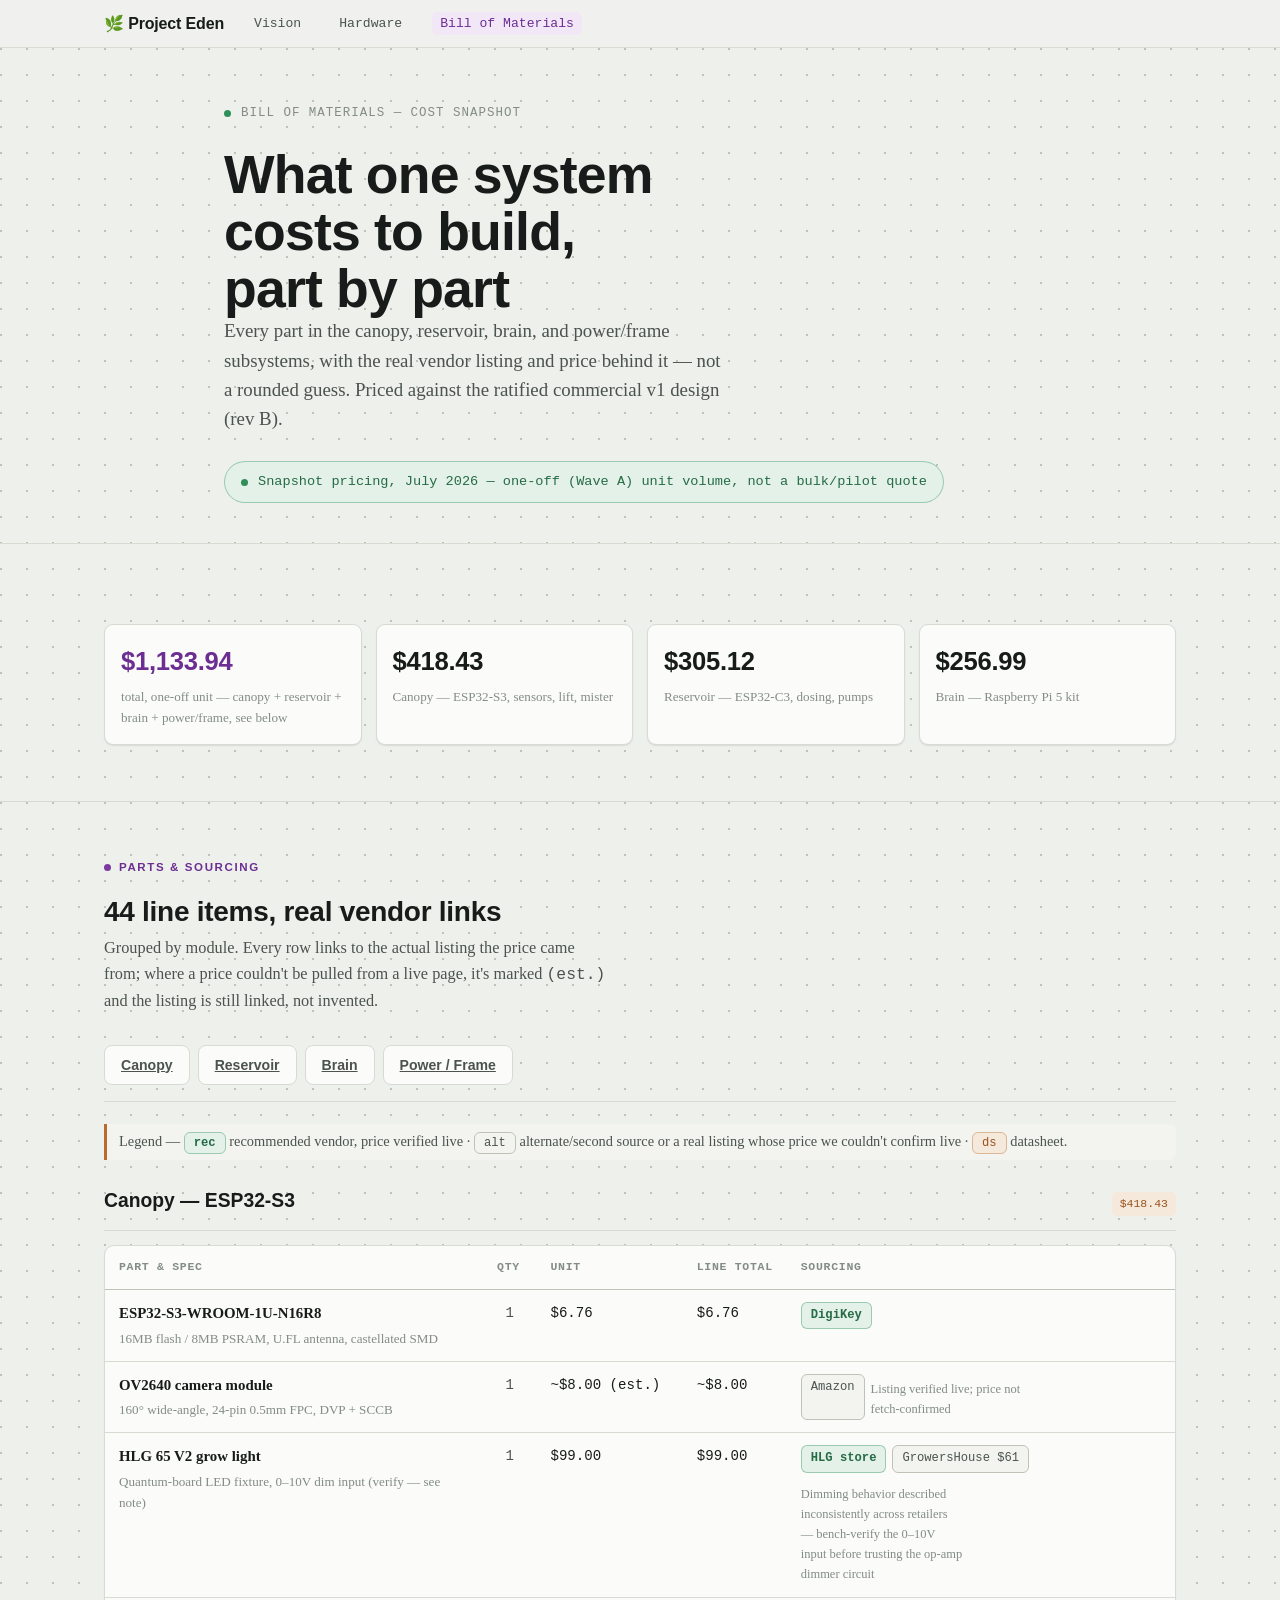
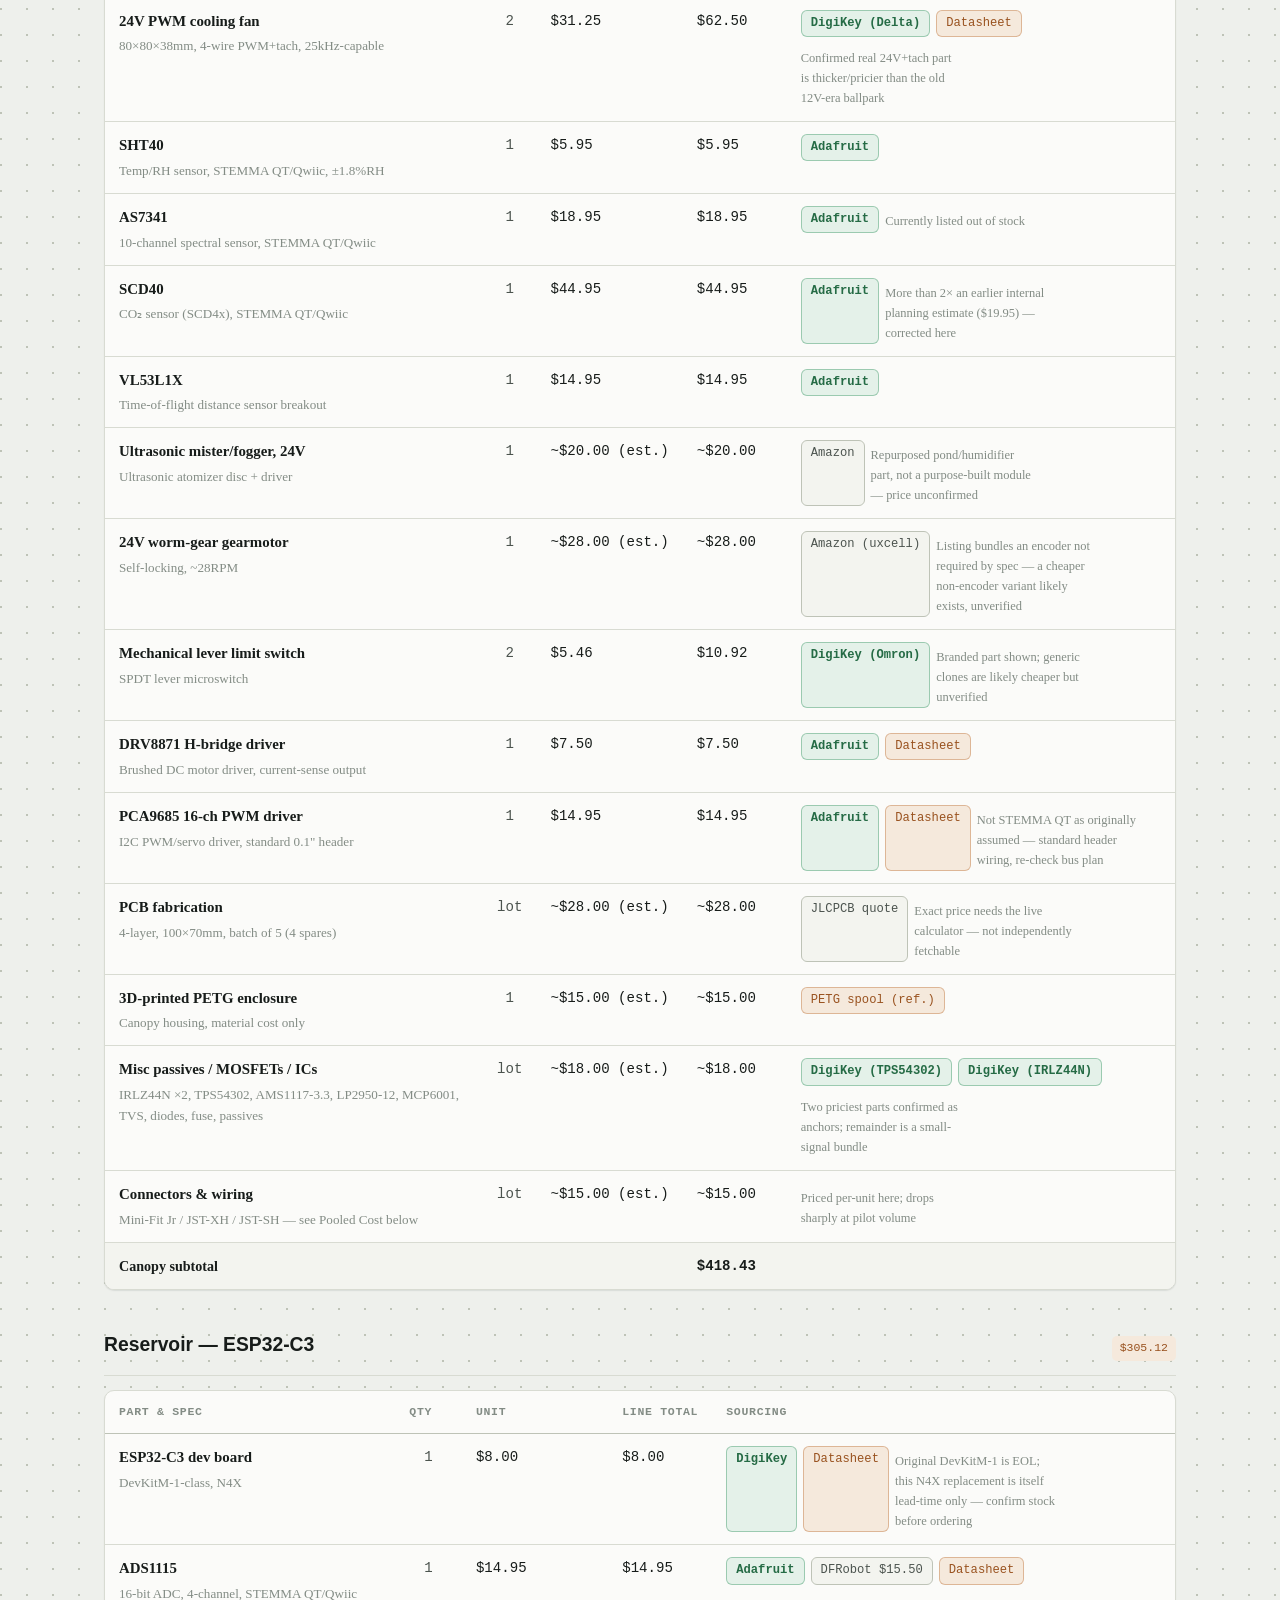
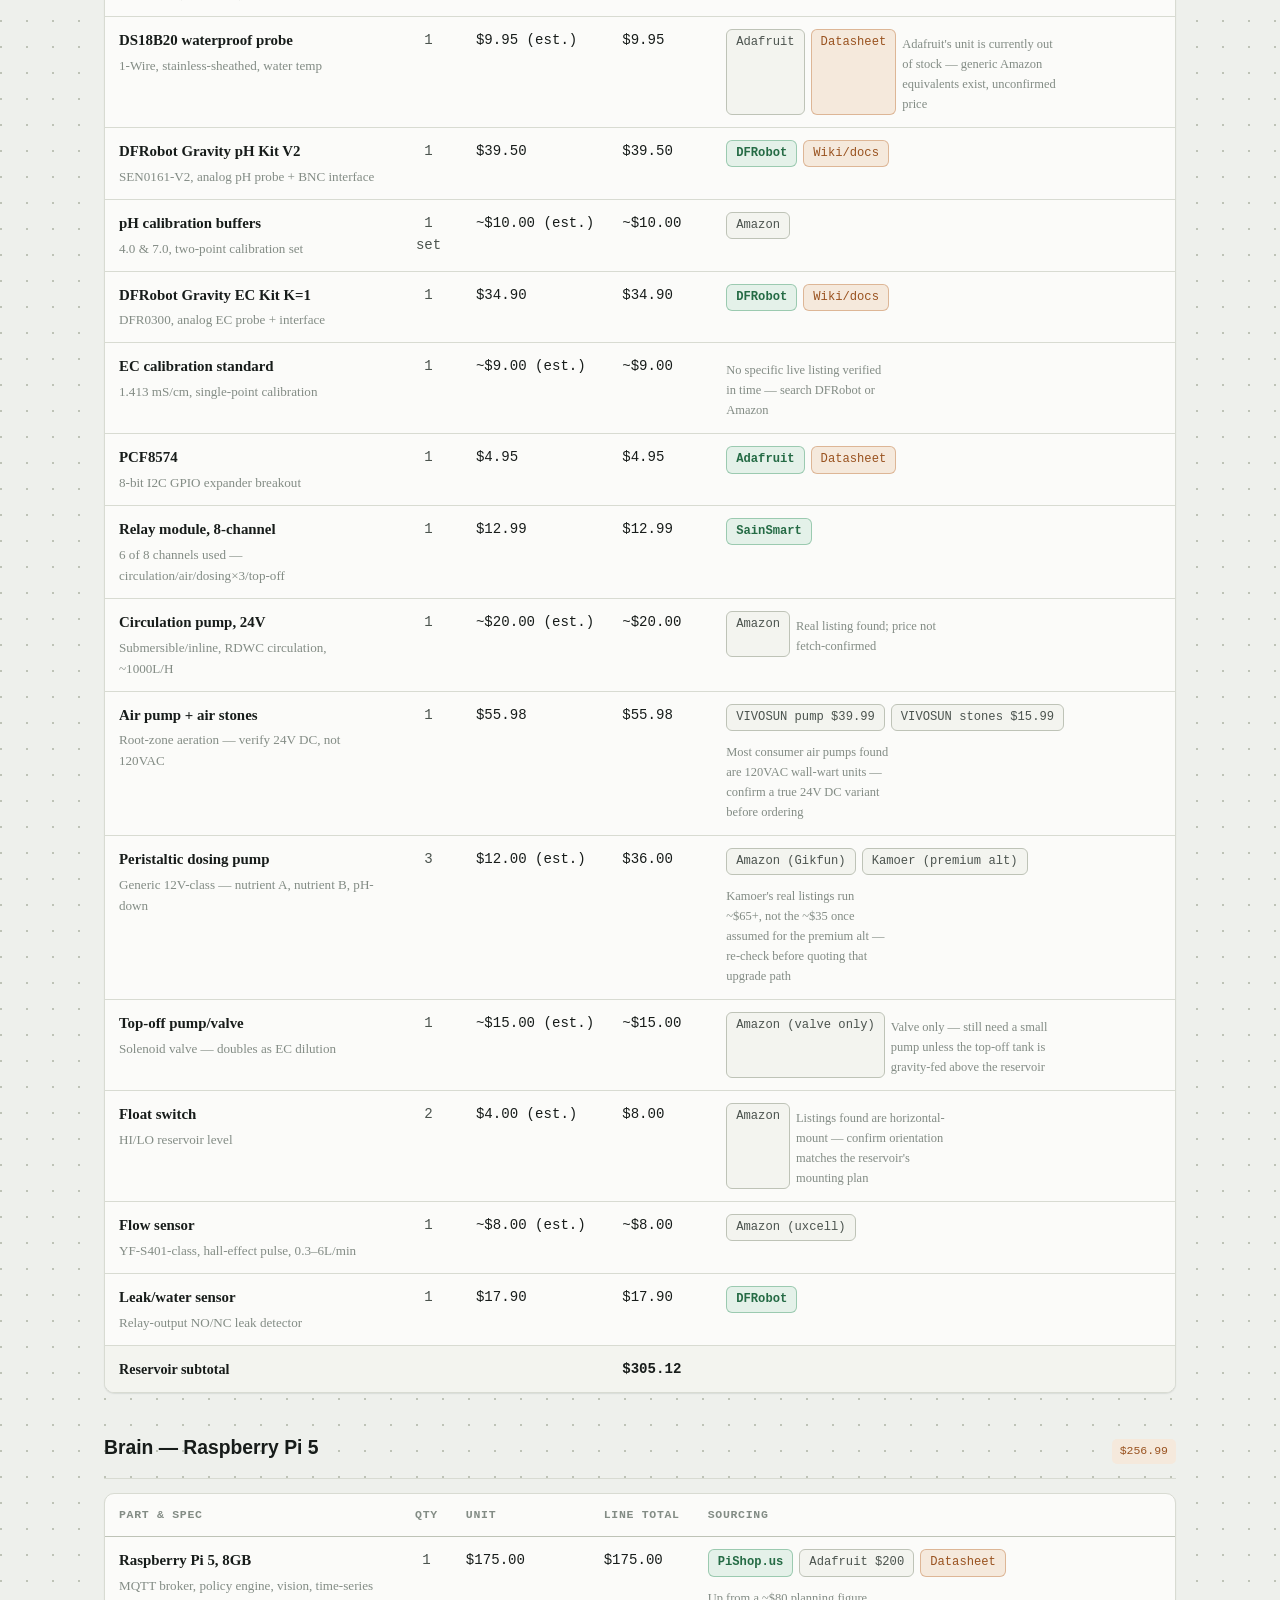
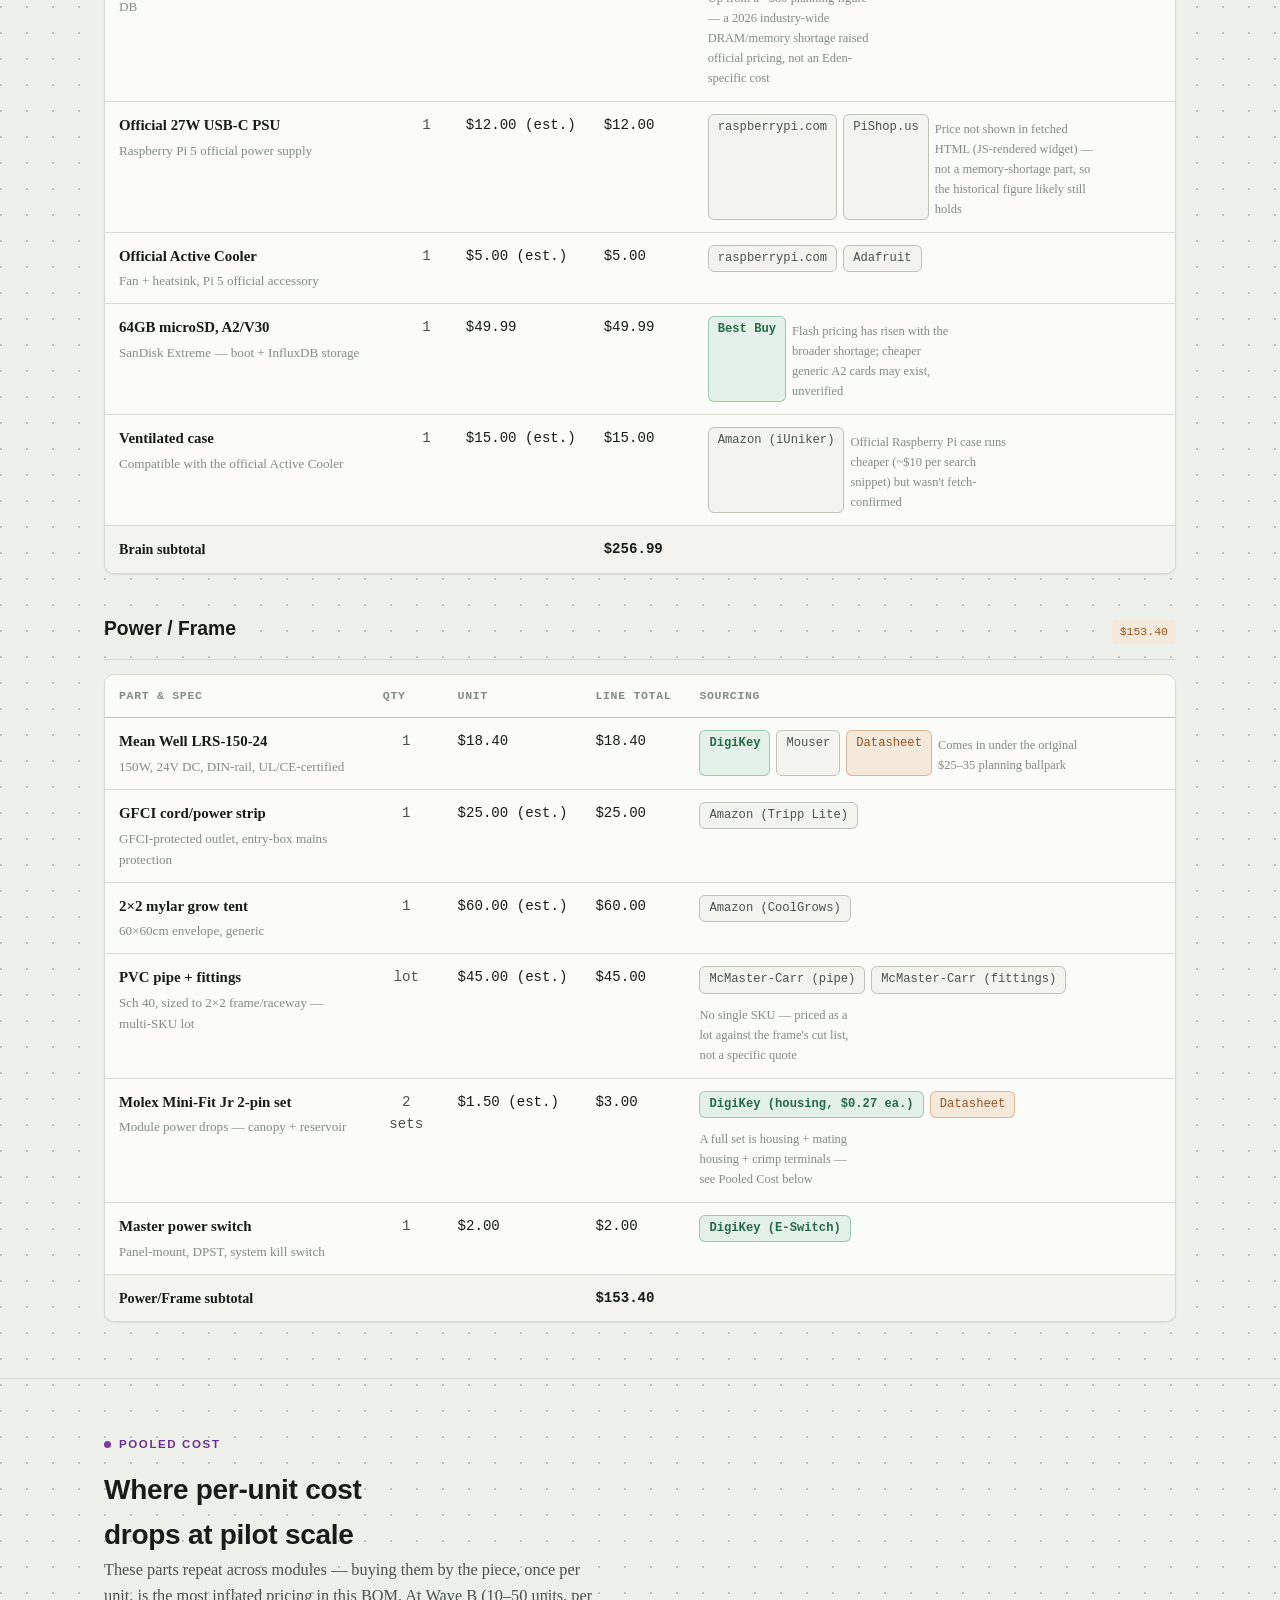
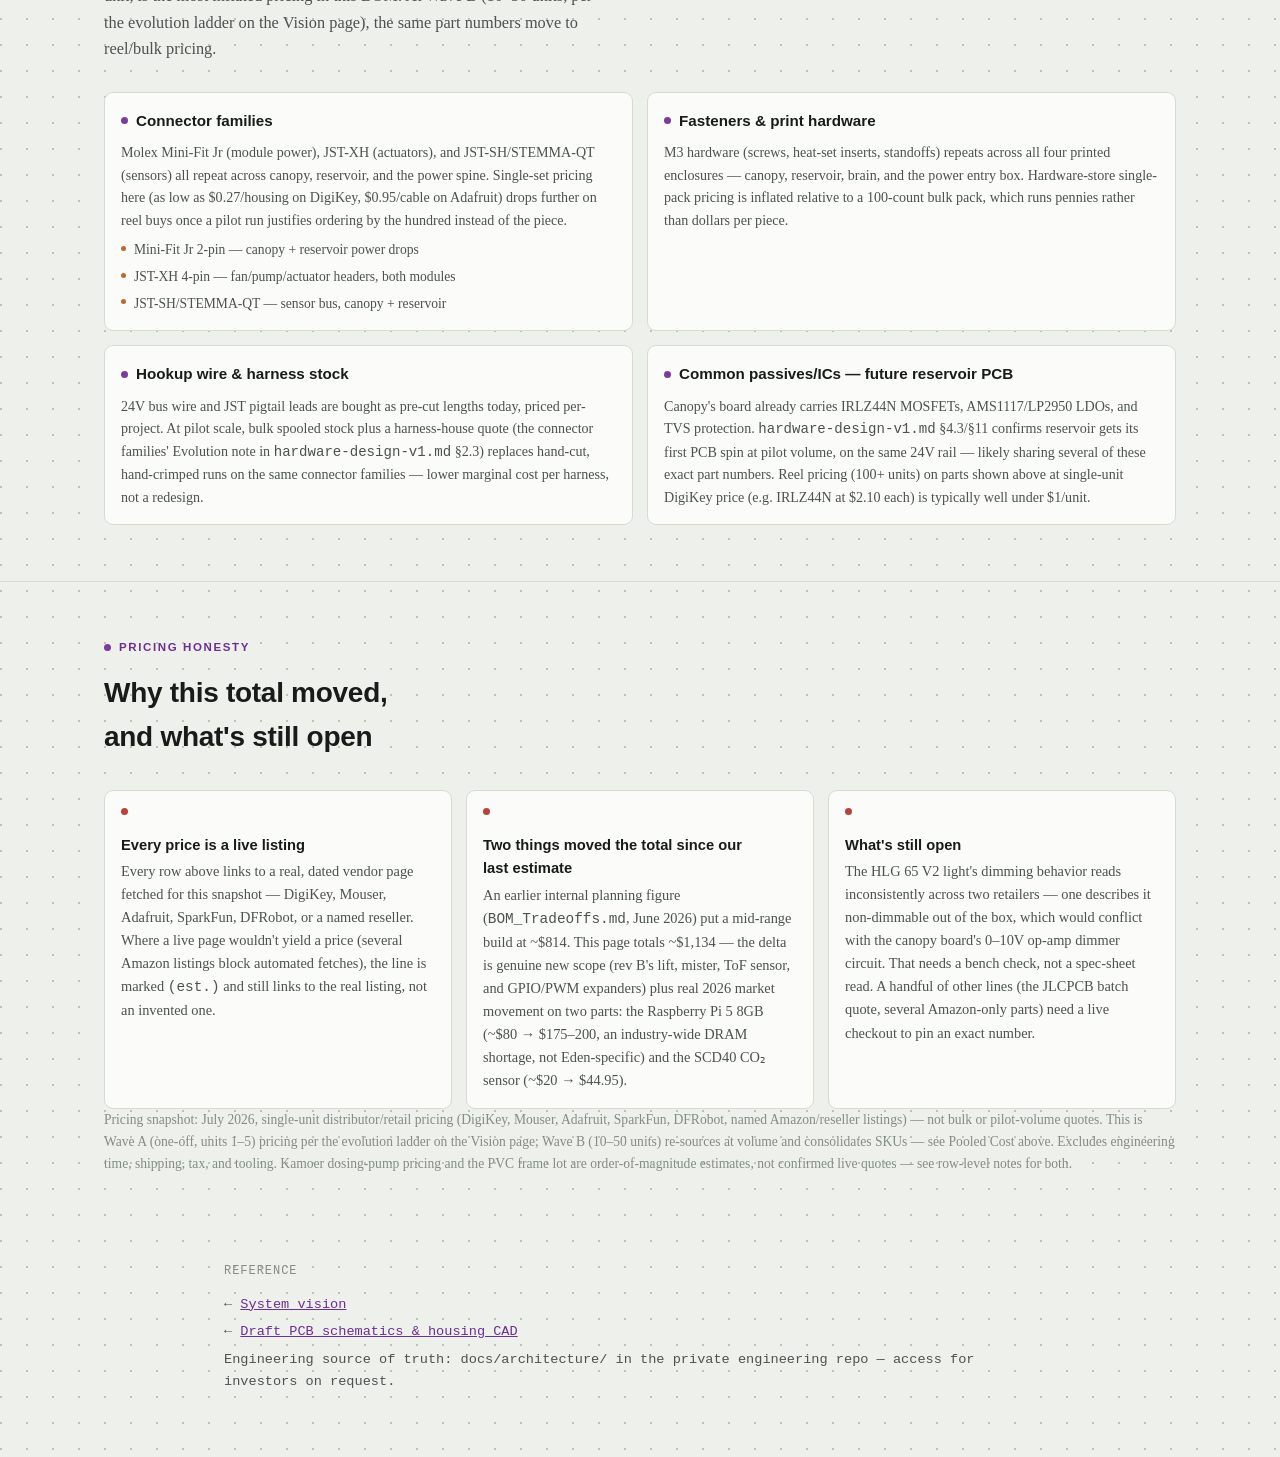
==== bom.html @ c6ea0ed3 "Add bill-of-materials page, update nav on vision/hardware pages Mirrors WidjiWidji/project-eden PR #" ====
<!DOCTYPE html>
<html lang="en">
<head>
<meta charset="utf-8">
<meta name="viewport" content="width=device-width, initial-scale=1">
<meta name="description" content="Project Eden bill of materials: real vendor links, verified prices, and pooled-cost analysis for the canopy, reservoir, brain, and power/frame modules.">
<title>Project Eden — Bill of Materials</title>
<link rel="icon" href="data:image/svg+xml,<svg xmlns='http://www.w3.org/2000/svg' viewBox='0 0 100 100'><text y='.9em' font-size='90'>🌿</text></svg>">
<link rel="stylesheet" href="assets/site.css">
</head>
<body style="margin:0">
<nav class="site-nav"><div class="shell-wide">
  <a class="brand" href="index.html">🌿 Project Eden</a>
  <a class="navlink" href="index.html">Vision</a>
  <a class="navlink" href="hardware.html">Hardware</a>
  <a class="navlink" href="bom.html" aria-current="page">Bill of Materials</a>
</div></nav>

<div class="eden-page">

  <header class="hero" style="padding:56px 0 40px">
    <div class="shell">
      <div class="hero-eyebrow"><span class="node-dot"></span>BILL OF MATERIALS — COST SNAPSHOT</div>
      <h1>What one system costs to build, part by part</h1>
      <p class="hero-sub">Every part in the canopy, reservoir, brain, and power/frame subsystems, with the real vendor listing and price behind it — not a rounded guess. Priced against the ratified commercial v1 design (rev B).</p>
      <div class="status-pill"><span class="node-dot"></span>Snapshot pricing, July 2026 — one-off (Wave A) unit volume, not a bulk/pilot quote</div>
    </div>
  </header>

  <section class="section">
    <div class="shell-wide">
      <div class="bom-stats">
        <div class="bom-stat accent"><b>$1,133.94</b><span>total, one-off unit — canopy + reservoir + brain + power/frame, see below</span></div>
        <div class="bom-stat"><b>$418.43</b><span>Canopy — ESP32-S3, sensors, lift, mister</span></div>
        <div class="bom-stat"><b>$305.12</b><span>Reservoir — ESP32-C3, dosing, pumps</span></div>
        <div class="bom-stat"><b>$256.99</b><span>Brain — Raspberry Pi 5 kit</span></div>
      </div>
    </div>
  </section>

  <section class="section" id="parts">
    <div class="shell-wide">
      <div class="section-head">
        <div class="eyebrow"><span class="node-dot"></span>Parts &amp; Sourcing</div>
        <h2>44 line items, real vendor links</h2>
        <p class="section-dek">Grouped by module. Every row links to the actual listing the price came from; where a price couldn't be pulled from a live page, it's marked <span class="mono">(est.)</span> and the listing is still linked, not invented.</p>
      </div>

      <div class="module-tab-row">
        <a class="module-tab" href="#canopy">Canopy</a>
        <a class="module-tab" href="#reservoir">Reservoir</a>
        <a class="module-tab" href="#brain">Brain</a>
        <a class="module-tab" href="#power-frame">Power / Frame</a>
      </div>

      <p class="dl-note">Legend — <span class="vlink rec">rec</span> recommended vendor, price verified live · <span class="vlink alt">alt</span> alternate/second source or a real listing whose price we couldn't confirm live · <span class="vlink ds">ds</span> datasheet.</p>

      <div class="module-card-head" style="margin-top:26px"><h3 id="canopy">Canopy — ESP32-S3</h3><span class="module-tag">$418.43</span></div>
      <div class="bom-table-wrap">
        <table class="bom">
          <thead><tr><th>Part &amp; spec</th><th>Qty</th><th>Unit</th><th>Line total</th><th>Sourcing</th></tr></thead>
          <tbody>
            <tr>
              <td class="part-cell"><b>ESP32-S3-WROOM-1U-N16R8</b><span class="spec">16MB flash / 8MB PSRAM, U.FL antenna, castellated SMD</span></td>
              <td class="qty">1</td><td class="price">$6.76</td><td class="price">$6.76</td>
              <td><div class="vendor-links">
                <a class="vlink rec" href="https://www.digikey.com/en/products/detail/espressif-systems/ESP32-S3-WROOM-1U-N16R8/16162641">DigiKey</a>
              </div></td>
            </tr>
            <tr>
              <td class="part-cell"><b>OV2640 camera module</b><span class="spec">160° wide-angle, 24-pin 0.5mm FPC, DVP + SCCB</span></td>
              <td class="qty">1</td><td class="price">~$8.00 (est.)</td><td class="price">~$8.00</td>
              <td><div class="vendor-links">
                <a class="vlink alt" href="https://www.amazon.com/OV2640-Camera-Module-Interface-Degree/dp/B09TPZZ3YR">Amazon</a>
                <span class="reason">Listing verified live; price not fetch-confirmed</span>
              </div></td>
            </tr>
            <tr>
              <td class="part-cell"><b>HLG 65 V2 grow light</b><span class="spec">Quantum-board LED fixture, 0–10V dim input (verify — see note)</span></td>
              <td class="qty">1</td><td class="price">$99.00</td><td class="price">$99.00</td>
              <td><div class="vendor-links">
                <a class="vlink rec" href="https://horticulturelightinggroup.com/products/hlg-65">HLG store</a>
                <a class="vlink alt" href="https://growershouse.com/horticulture-lighting-group-65w-quantum-board-hlg65">GrowersHouse $61</a>
                <span class="reason">Dimming behavior described inconsistently across retailers — bench-verify the 0–10V input before trusting the op-amp dimmer circuit</span>
              </div></td>
            </tr>
            <tr>
              <td class="part-cell"><b>24V PWM cooling fan</b><span class="spec">80×80×38mm, 4-wire PWM+tach, 25kHz-capable</span></td>
              <td class="qty">2</td><td class="price">$31.25</td><td class="price">$62.50</td>
              <td><div class="vendor-links">
                <a class="vlink rec" href="https://www.digikey.com/en/products/detail/delta-electronics/PFB0824DHEP0/21556251">DigiKey (Delta)</a>
                <a class="vlink ds" href="https://www.delta-fan.com/pfb0824dhep0.html">Datasheet</a>
                <span class="reason">Confirmed real 24V+tach part is thicker/pricier than the old 12V-era ballpark</span>
              </div></td>
            </tr>
            <tr>
              <td class="part-cell"><b>SHT40</b><span class="spec">Temp/RH sensor, STEMMA QT/Qwiic, ±1.8%RH</span></td>
              <td class="qty">1</td><td class="price">$5.95</td><td class="price">$5.95</td>
              <td><div class="vendor-links"><a class="vlink rec" href="https://www.adafruit.com/product/4885">Adafruit</a></div></td>
            </tr>
            <tr>
              <td class="part-cell"><b>AS7341</b><span class="spec">10-channel spectral sensor, STEMMA QT/Qwiic</span></td>
              <td class="qty">1</td><td class="price">$18.95</td><td class="price">$18.95</td>
              <td><div class="vendor-links">
                <a class="vlink rec" href="https://www.adafruit.com/product/4698">Adafruit</a>
                <span class="reason">Currently listed out of stock</span>
              </div></td>
            </tr>
            <tr>
              <td class="part-cell"><b>SCD40</b><span class="spec">CO₂ sensor (SCD4x), STEMMA QT/Qwiic</span></td>
              <td class="qty">1</td><td class="price">$44.95</td><td class="price">$44.95</td>
              <td><div class="vendor-links">
                <a class="vlink rec" href="https://www.adafruit.com/product/5187">Adafruit</a>
                <span class="reason">More than 2× an earlier internal planning estimate ($19.95) — corrected here</span>
              </div></td>
            </tr>
            <tr>
              <td class="part-cell"><b>VL53L1X</b><span class="spec">Time-of-flight distance sensor breakout</span></td>
              <td class="qty">1</td><td class="price">$14.95</td><td class="price">$14.95</td>
              <td><div class="vendor-links"><a class="vlink rec" href="https://www.adafruit.com/product/3967">Adafruit</a></div></td>
            </tr>
            <tr>
              <td class="part-cell"><b>Ultrasonic mister/fogger, 24V</b><span class="spec">Ultrasonic atomizer disc + driver</span></td>
              <td class="qty">1</td><td class="price">~$20.00 (est.)</td><td class="price">~$20.00</td>
              <td><div class="vendor-links">
                <a class="vlink alt" href="https://www.amazon.com/Wytino-Ultrasonic-Fountain-Atomizer-Humidifier/dp/B07VYP5PLG">Amazon</a>
                <span class="reason">Repurposed pond/humidifier part, not a purpose-built module — price unconfirmed</span>
              </div></td>
            </tr>
            <tr>
              <td class="part-cell"><b>24V worm-gear gearmotor</b><span class="spec">Self-locking, ~28RPM</span></td>
              <td class="qty">1</td><td class="price">~$28.00 (est.)</td><td class="price">~$28.00</td>
              <td><div class="vendor-links">
                <a class="vlink alt" href="https://www.amazon.com/uxcell-50Kg-cm-Self-Locking-Encoder-Reduction/dp/B0788CTS4V">Amazon (uxcell)</a>
                <span class="reason">Listing bundles an encoder not required by spec — a cheaper non-encoder variant likely exists, unverified</span>
              </div></td>
            </tr>
            <tr>
              <td class="part-cell"><b>Mechanical lever limit switch</b><span class="spec">SPDT lever microswitch</span></td>
              <td class="qty">2</td><td class="price">$5.46</td><td class="price">$10.92</td>
              <td><div class="vendor-links">
                <a class="vlink rec" href="https://www.digikey.com/en/products/detail/omron-electronics-inc-emc-div/V-156-1C25/5237043">DigiKey (Omron)</a>
                <span class="reason">Branded part shown; generic clones are likely cheaper but unverified</span>
              </div></td>
            </tr>
            <tr>
              <td class="part-cell"><b>DRV8871 H-bridge driver</b><span class="spec">Brushed DC motor driver, current-sense output</span></td>
              <td class="qty">1</td><td class="price">$7.50</td><td class="price">$7.50</td>
              <td><div class="vendor-links">
                <a class="vlink rec" href="https://www.adafruit.com/product/3190">Adafruit</a>
                <a class="vlink ds" href="https://cdn-learn.adafruit.com/downloads/pdf/adafruit-drv8871-brushed-dc-motor-driver-breakout.pdf">Datasheet</a>
              </div></td>
            </tr>
            <tr>
              <td class="part-cell"><b>PCA9685 16-ch PWM driver</b><span class="spec">I2C PWM/servo driver, standard 0.1" header</span></td>
              <td class="qty">1</td><td class="price">$14.95</td><td class="price">$14.95</td>
              <td><div class="vendor-links">
                <a class="vlink rec" href="https://www.adafruit.com/product/815">Adafruit</a>
                <a class="vlink ds" href="https://cdn-learn.adafruit.com/downloads/pdf/16-channel-pwm-servo-driver.pdf">Datasheet</a>
                <span class="reason">Not STEMMA QT as originally assumed — standard header wiring, re-check bus plan</span>
              </div></td>
            </tr>
            <tr>
              <td class="part-cell"><b>PCB fabrication</b><span class="spec">4-layer, 100×70mm, batch of 5 (4 spares)</span></td>
              <td class="qty">lot</td><td class="price">~$28.00 (est.)</td><td class="price">~$28.00</td>
              <td><div class="vendor-links">
                <a class="vlink alt" href="https://cart.jlcpcb.com/quote">JLCPCB quote</a>
                <span class="reason">Exact price needs the live calculator — not independently fetchable</span>
              </div></td>
            </tr>
            <tr>
              <td class="part-cell"><b>3D-printed PETG enclosure</b><span class="spec">Canopy housing, material cost only</span></td>
              <td class="qty">1</td><td class="price">~$15.00 (est.)</td><td class="price">~$15.00</td>
              <td><div class="vendor-links">
                <a class="vlink ds" href="https://overture3d.com/products/overture-petg">PETG spool (ref.)</a>
              </div></td>
            </tr>
            <tr>
              <td class="part-cell"><b>Misc passives / MOSFETs / ICs</b><span class="spec">IRLZ44N ×2, TPS54302, AMS1117-3.3, LP2950-12, MCP6001, TVS, diodes, fuse, passives</span></td>
              <td class="qty">lot</td><td class="price">~$18.00 (est.)</td><td class="price">~$18.00</td>
              <td><div class="vendor-links">
                <a class="vlink rec" href="https://www.digikey.com/en/products/detail/texas-instruments/TPS54302DDCT/6123254">DigiKey (TPS54302)</a>
                <a class="vlink rec" href="https://www.digikey.com/en/products/detail/infineon-technologies/IRLZ44NSTRLPBF/856858">DigiKey (IRLZ44N)</a>
                <span class="reason">Two priciest parts confirmed as anchors; remainder is a small-signal bundle</span>
              </div></td>
            </tr>
            <tr>
              <td class="part-cell"><b>Connectors &amp; wiring</b><span class="spec">Mini-Fit Jr / JST-XH / JST-SH — see Pooled Cost below</span></td>
              <td class="qty">lot</td><td class="price">~$15.00 (est.)</td><td class="price">~$15.00</td>
              <td><div class="vendor-links">
                <span class="reason">Priced per-unit here; drops sharply at pilot volume</span>
              </div></td>
            </tr>
            <tr class="subtotal"><td>Canopy subtotal</td><td></td><td></td><td class="price">$418.43</td><td></td></tr>
          </tbody>
        </table>
      </div>

      <div class="module-card-head" style="margin-top:40px"><h3 id="reservoir">Reservoir — ESP32-C3</h3><span class="module-tag">$305.12</span></div>
      <div class="bom-table-wrap">
        <table class="bom">
          <thead><tr><th>Part &amp; spec</th><th>Qty</th><th>Unit</th><th>Line total</th><th>Sourcing</th></tr></thead>
          <tbody>
            <tr>
              <td class="part-cell"><b>ESP32-C3 dev board</b><span class="spec">DevKitM-1-class, N4X</span></td>
              <td class="qty">1</td><td class="price">$8.00</td><td class="price">$8.00</td>
              <td><div class="vendor-links">
                <a class="vlink rec" href="https://www.digikey.com/en/products/detail/espressif-systems/ESP32-C3-DEVKITM-1-N4X/25587617">DigiKey</a>
                <a class="vlink ds" href="https://www.espressif.com/sites/default/files/documentation/esp32-c3_datasheet_en.pdf">Datasheet</a>
                <span class="reason">Original DevKitM-1 is EOL; this N4X replacement is itself lead-time only — confirm stock before ordering</span>
              </div></td>
            </tr>
            <tr>
              <td class="part-cell"><b>ADS1115</b><span class="spec">16-bit ADC, 4-channel, STEMMA QT/Qwiic</span></td>
              <td class="qty">1</td><td class="price">$14.95</td><td class="price">$14.95</td>
              <td><div class="vendor-links">
                <a class="vlink rec" href="https://www.adafruit.com/product/1085">Adafruit</a>
                <a class="vlink alt" href="https://www.dfrobot.com/product-1730.html">DFRobot $15.50</a>
                <a class="vlink ds" href="https://www.ti.com/lit/ds/symlink/ads1115.pdf">Datasheet</a>
              </div></td>
            </tr>
            <tr>
              <td class="part-cell"><b>DS18B20 waterproof probe</b><span class="spec">1-Wire, stainless-sheathed, water temp</span></td>
              <td class="qty">1</td><td class="price">$9.95 (est.)</td><td class="price">$9.95</td>
              <td><div class="vendor-links">
                <a class="vlink alt" href="https://www.adafruit.com/product/381">Adafruit</a>
                <a class="vlink ds" href="https://www.analog.com/media/en/technical-documentation/data-sheets/DS18B20.pdf">Datasheet</a>
                <span class="reason">Adafruit's unit is currently out of stock — generic Amazon equivalents exist, unconfirmed price</span>
              </div></td>
            </tr>
            <tr>
              <td class="part-cell"><b>DFRobot Gravity pH Kit V2</b><span class="spec">SEN0161-V2, analog pH probe + BNC interface</span></td>
              <td class="qty">1</td><td class="price">$39.50</td><td class="price">$39.50</td>
              <td><div class="vendor-links">
                <a class="vlink rec" href="https://www.dfrobot.com/product-1782.html">DFRobot</a>
                <a class="vlink ds" href="https://wiki.dfrobot.com/sen0161-v2/">Wiki/docs</a>
              </div></td>
            </tr>
            <tr>
              <td class="part-cell"><b>pH calibration buffers</b><span class="spec">4.0 &amp; 7.0, two-point calibration set</span></td>
              <td class="qty">1 set</td><td class="price">~$10.00 (est.)</td><td class="price">~$10.00</td>
              <td><div class="vendor-links">
                <a class="vlink alt" href="https://www.amazon.com/General-Hydroponics-4-01-Calibration-Solution/dp/B017H73794">Amazon</a>
              </div></td>
            </tr>
            <tr>
              <td class="part-cell"><b>DFRobot Gravity EC Kit K=1</b><span class="spec">DFR0300, analog EC probe + interface</span></td>
              <td class="qty">1</td><td class="price">$34.90</td><td class="price">$34.90</td>
              <td><div class="vendor-links">
                <a class="vlink rec" href="https://www.dfrobot.com/product-1123.html">DFRobot</a>
                <a class="vlink ds" href="https://wiki.dfrobot.com/dfr0300/">Wiki/docs</a>
              </div></td>
            </tr>
            <tr>
              <td class="part-cell"><b>EC calibration standard</b><span class="spec">1.413 mS/cm, single-point calibration</span></td>
              <td class="qty">1</td><td class="price">~$9.00 (est.)</td><td class="price">~$9.00</td>
              <td><div class="vendor-links">
                <span class="reason">No specific live listing verified in time — search DFRobot or Amazon</span>
              </div></td>
            </tr>
            <tr>
              <td class="part-cell"><b>PCF8574</b><span class="spec">8-bit I2C GPIO expander breakout</span></td>
              <td class="qty">1</td><td class="price">$4.95</td><td class="price">$4.95</td>
              <td><div class="vendor-links">
                <a class="vlink rec" href="https://www.adafruit.com/product/5545">Adafruit</a>
                <a class="vlink ds" href="https://www.nxp.com/docs/en/data-sheet/PCF8574_PCF8574A.pdf">Datasheet</a>
              </div></td>
            </tr>
            <tr>
              <td class="part-cell"><b>Relay module, 8-channel</b><span class="spec">6 of 8 channels used — circulation/air/dosing×3/top-off</span></td>
              <td class="qty">1</td><td class="price">$12.99</td><td class="price">$12.99</td>
              <td><div class="vendor-links">
                <a class="vlink rec" href="https://www.sainsmart.com/products/8-channel-5v-relay-module">SainSmart</a>
              </div></td>
            </tr>
            <tr>
              <td class="part-cell"><b>Circulation pump, 24V</b><span class="spec">Submersible/inline, RDWC circulation, ~1000L/H</span></td>
              <td class="qty">1</td><td class="price">~$20.00 (est.)</td><td class="price">~$20.00</td>
              <td><div class="vendor-links">
                <a class="vlink alt" href="https://www.amazon.com/Small-Aquarium-Circulation-Brushless-Submersible/dp/B07CCH97HH">Amazon</a>
                <span class="reason">Real listing found; price not fetch-confirmed</span>
              </div></td>
            </tr>
            <tr>
              <td class="part-cell"><b>Air pump + air stones</b><span class="spec">Root-zone aeration — verify 24V DC, not 120VAC</span></td>
              <td class="qty">1</td><td class="price">$55.98</td><td class="price">$55.98</td>
              <td><div class="vendor-links">
                <a class="vlink alt" href="https://vivosun.com/en-US/Air_Pump-c713">VIVOSUN pump $39.99</a>
                <a class="vlink alt" href="https://www.amazon.com/VIVOSUN-Stone-Cylinder-Aquarium-Hydroponics/dp/B01MV5C1I4">VIVOSUN stones $15.99</a>
                <span class="reason">Most consumer air pumps found are 120VAC wall-wart units — confirm a true 24V DC variant before ordering</span>
              </div></td>
            </tr>
            <tr>
              <td class="part-cell"><b>Peristaltic dosing pump</b><span class="spec">Generic 12V-class — nutrient A, nutrient B, pH-down</span></td>
              <td class="qty">3</td><td class="price">$12.00 (est.)</td><td class="price">$36.00</td>
              <td><div class="vendor-links">
                <a class="vlink alt" href="https://www.amazon.com/Gikfun-Peristaltic-Connector-Aquarium-Analytic/dp/B01IUVHB8E">Amazon (Gikfun)</a>
                <a class="vlink alt" href="https://kamoer.com/us/product/detail.html?id=8004">Kamoer (premium alt)</a>
                <span class="reason">Kamoer's real listings run ~$65+, not the ~$35 once assumed for the premium alt — re-check before quoting that upgrade path</span>
              </div></td>
            </tr>
            <tr>
              <td class="part-cell"><b>Top-off pump/valve</b><span class="spec">Solenoid valve — doubles as EC dilution</span></td>
              <td class="qty">1</td><td class="price">~$15.00 (est.)</td><td class="price">~$15.00</td>
              <td><div class="vendor-links">
                <a class="vlink alt" href="https://www.amazon.com/Electric-Solenoid-Normally-Closed-U-S/dp/B01N0Q4QYI">Amazon (valve only)</a>
                <span class="reason">Valve only — still need a small pump unless the top-off tank is gravity-fed above the reservoir</span>
              </div></td>
            </tr>
            <tr>
              <td class="part-cell"><b>Float switch</b><span class="spec">HI/LO reservoir level</span></td>
              <td class="qty">2</td><td class="price">$4.00 (est.)</td><td class="price">$8.00</td>
              <td><div class="vendor-links">
                <a class="vlink alt" href="https://www.amazon.com/Copapa-Horizontal-Liquid-Switch-Sensor/dp/B00AKW29U2">Amazon</a>
                <span class="reason">Listings found are horizontal-mount — confirm orientation matches the reservoir's mounting plan</span>
              </div></td>
            </tr>
            <tr>
              <td class="part-cell"><b>Flow sensor</b><span class="spec">YF-S401-class, hall-effect pulse, 0.3–6L/min</span></td>
              <td class="qty">1</td><td class="price">~$8.00 (est.)</td><td class="price">~$8.00</td>
              <td><div class="vendor-links">
                <a class="vlink alt" href="https://www.amazon.com/uxcell-Effect-Flowmeter-Counter-YF-S401/dp/B07WDCTY7D">Amazon (uxcell)</a>
              </div></td>
            </tr>
            <tr>
              <td class="part-cell"><b>Leak/water sensor</b><span class="spec">Relay-output NO/NC leak detector</span></td>
              <td class="qty">1</td><td class="price">$17.90</td><td class="price">$17.90</td>
              <td><div class="vendor-links">
                <a class="vlink rec" href="https://www.dfrobot.com/product-2316.html">DFRobot</a>
              </div></td>
            </tr>
            <tr class="subtotal"><td>Reservoir subtotal</td><td></td><td></td><td class="price">$305.12</td><td></td></tr>
          </tbody>
        </table>
      </div>

      <div class="module-card-head" style="margin-top:40px"><h3 id="brain">Brain — Raspberry Pi 5</h3><span class="module-tag">$256.99</span></div>
      <div class="bom-table-wrap">
        <table class="bom">
          <thead><tr><th>Part &amp; spec</th><th>Qty</th><th>Unit</th><th>Line total</th><th>Sourcing</th></tr></thead>
          <tbody>
            <tr>
              <td class="part-cell"><b>Raspberry Pi 5, 8GB</b><span class="spec">MQTT broker, policy engine, vision, time-series DB</span></td>
              <td class="qty">1</td><td class="price">$175.00</td><td class="price">$175.00</td>
              <td><div class="vendor-links">
                <a class="vlink rec" href="https://www.pishop.us/product/raspberry-pi-5-8gb/">PiShop.us</a>
                <a class="vlink alt" href="https://www.adafruit.com/product/5813">Adafruit $200</a>
                <a class="vlink ds" href="https://datasheets.raspberrypi.com/rpi5/raspberry-pi-5-product-brief.pdf">Datasheet</a>
                <span class="reason">Up from a ~$80 planning figure — a 2026 industry-wide DRAM/memory shortage raised official pricing, not an Eden-specific cost</span>
              </div></td>
            </tr>
            <tr>
              <td class="part-cell"><b>Official 27W USB-C PSU</b><span class="spec">Raspberry Pi 5 official power supply</span></td>
              <td class="qty">1</td><td class="price">$12.00 (est.)</td><td class="price">$12.00</td>
              <td><div class="vendor-links">
                <a class="vlink alt" href="https://www.raspberrypi.com/products/27w-power-supply/">raspberrypi.com</a>
                <a class="vlink alt" href="https://www.pishop.us/product/raspberry-pi-27w-usb-c-power-supply-black-us/">PiShop.us</a>
                <span class="reason">Price not shown in fetched HTML (JS-rendered widget) — not a memory-shortage part, so the historical figure likely still holds</span>
              </div></td>
            </tr>
            <tr>
              <td class="part-cell"><b>Official Active Cooler</b><span class="spec">Fan + heatsink, Pi 5 official accessory</span></td>
              <td class="qty">1</td><td class="price">$5.00 (est.)</td><td class="price">$5.00</td>
              <td><div class="vendor-links">
                <a class="vlink alt" href="https://www.raspberrypi.com/products/active-cooler/">raspberrypi.com</a>
                <a class="vlink alt" href="https://www.adafruit.com/product/5815">Adafruit</a>
              </div></td>
            </tr>
            <tr>
              <td class="part-cell"><b>64GB microSD, A2/V30</b><span class="spec">SanDisk Extreme — boot + InfluxDB storage</span></td>
              <td class="qty">1</td><td class="price">$49.99</td><td class="price">$49.99</td>
              <td><div class="vendor-links">
                <a class="vlink rec" href="https://www.bestbuy.com/product/sandisk-extreme-64-gb-class-10-uhs-i-u3-v30-microsdxc-160-mb-s-read-60-mb-s-write-lifetime-warranty/JXJ62C6YPX">Best Buy</a>
                <span class="reason">Flash pricing has risen with the broader shortage; cheaper generic A2 cards may exist, unverified</span>
              </div></td>
            </tr>
            <tr>
              <td class="part-cell"><b>Ventilated case</b><span class="spec">Compatible with the official Active Cooler</span></td>
              <td class="qty">1</td><td class="price">$15.00 (est.)</td><td class="price">$15.00</td>
              <td><div class="vendor-links">
                <a class="vlink alt" href="https://www.amazon.com/iUniker-Raspberry-Supports-Active-Cooler/dp/B0DJS9TGHT">Amazon (iUniker)</a>
                <span class="reason">Official Raspberry Pi case runs cheaper (~$10 per search snippet) but wasn't fetch-confirmed</span>
              </div></td>
            </tr>
            <tr class="subtotal"><td>Brain subtotal</td><td></td><td></td><td class="price">$256.99</td><td></td></tr>
          </tbody>
        </table>
      </div>

      <div class="module-card-head" style="margin-top:40px"><h3 id="power-frame">Power / Frame</h3><span class="module-tag">$153.40</span></div>
      <div class="bom-table-wrap">
        <table class="bom">
          <thead><tr><th>Part &amp; spec</th><th>Qty</th><th>Unit</th><th>Line total</th><th>Sourcing</th></tr></thead>
          <tbody>
            <tr>
              <td class="part-cell"><b>Mean Well LRS-150-24</b><span class="spec">150W, 24V DC, DIN-rail, UL/CE-certified</span></td>
              <td class="qty">1</td><td class="price">$18.40</td><td class="price">$18.40</td>
              <td><div class="vendor-links">
                <a class="vlink rec" href="https://www.digikey.com/en/products/detail/mean-well-usa-inc/LRS-150-24/7705015">DigiKey</a>
                <a class="vlink alt" href="https://www.mouser.com/ProductDetail/MEAN-WELL/LRS-150-24">Mouser</a>
                <a class="vlink ds" href="https://www.meanwell.com/webapp/product/search.aspx?prod=LRS-150">Datasheet</a>
                <span class="reason">Comes in under the original $25–35 planning ballpark</span>
              </div></td>
            </tr>
            <tr>
              <td class="part-cell"><b>GFCI cord/power strip</b><span class="spec">GFCI-protected outlet, entry-box mains protection</span></td>
              <td class="qty">1</td><td class="price">$25.00 (est.)</td><td class="price">$25.00</td>
              <td><div class="vendor-links">
                <a class="vlink alt" href="https://www.amazon.com/Tripp-Lite-Outlet-Safety-TLM825GF/dp/B000WJEUX2">Amazon (Tripp Lite)</a>
              </div></td>
            </tr>
            <tr>
              <td class="part-cell"><b>2×2 mylar grow tent</b><span class="spec">60×60cm envelope, generic</span></td>
              <td class="qty">1</td><td class="price">$60.00 (est.)</td><td class="price">$60.00</td>
              <td><div class="vendor-links">
                <a class="vlink alt" href="https://www.amazon.com/CoolGrows-2x2x4-Small-Indoor-Hydroponics/dp/B01GCHXUVU">Amazon (CoolGrows)</a>
              </div></td>
            </tr>
            <tr>
              <td class="part-cell"><b>PVC pipe + fittings</b><span class="spec">Sch 40, sized to 2×2 frame/raceway — multi-SKU lot</span></td>
              <td class="qty">lot</td><td class="price">$45.00 (est.)</td><td class="price">$45.00</td>
              <td><div class="vendor-links">
                <a class="vlink alt" href="https://www.mcmaster.com/products/pvc-(schedule-40)-pipe">McMaster-Carr (pipe)</a>
                <a class="vlink alt" href="https://www.mcmaster.com/products/pipe-fittings/material~plastic-1/material~pvc/pipe-schedule~40/">McMaster-Carr (fittings)</a>
                <span class="reason">No single SKU — priced as a lot against the frame's cut list, not a specific quote</span>
              </div></td>
            </tr>
            <tr>
              <td class="part-cell"><b>Molex Mini-Fit Jr 2-pin set</b><span class="spec">Module power drops — canopy + reservoir</span></td>
              <td class="qty">2 sets</td><td class="price">$1.50 (est.)</td><td class="price">$3.00</td>
              <td><div class="vendor-links">
                <a class="vlink rec" href="https://www.digikey.com/en/products/detail/molex/39-01-2020/61315">DigiKey (housing, $0.27 ea.)</a>
                <a class="vlink ds" href="https://www.molex.com/en-us/products/part-detail/39012020">Datasheet</a>
                <span class="reason">A full set is housing + mating housing + crimp terminals — see Pooled Cost below</span>
              </div></td>
            </tr>
            <tr>
              <td class="part-cell"><b>Master power switch</b><span class="spec">Panel-mount, DPST, system kill switch</span></td>
              <td class="qty">1</td><td class="price">$2.00</td><td class="price">$2.00</td>
              <td><div class="vendor-links">
                <a class="vlink rec" href="https://www.digikey.com/en/products/detail/e-switch/RRA12C1100/2116246">DigiKey (E-Switch)</a>
              </div></td>
            </tr>
            <tr class="subtotal"><td>Power/Frame subtotal</td><td></td><td></td><td class="price">$153.40</td><td></td></tr>
          </tbody>
        </table>
      </div>
    </div>
  </section>

  <section class="section">
    <div class="shell-wide">
      <div class="section-head">
        <div class="eyebrow"><span class="node-dot"></span>Pooled Cost</div>
        <h2>Where per-unit cost drops at pilot scale</h2>
        <p class="section-dek">These parts repeat across modules — buying them by the piece, once per unit, is the most inflated pricing in this BOM. At Wave B (10–50 units, per the evolution ladder on the Vision page), the same part numbers move to reel/bulk pricing.</p>
      </div>
      <div class="overlap-grid">
        <div class="overlap-card">
          <h4><span class="node-dot"></span>Connector families</h4>
          <p>Molex Mini-Fit Jr (module power), JST-XH (actuators), and JST-SH/STEMMA-QT (sensors) all repeat across canopy, reservoir, and the power spine. Single-set pricing here (as low as $0.27/housing on DigiKey, $0.95/cable on Adafruit) drops further on reel buys once a pilot run justifies ordering by the hundred instead of the piece.</p>
          <ul>
            <li>Mini-Fit Jr 2-pin — canopy + reservoir power drops</li>
            <li>JST-XH 4-pin — fan/pump/actuator headers, both modules</li>
            <li>JST-SH/STEMMA-QT — sensor bus, canopy + reservoir</li>
          </ul>
        </div>
        <div class="overlap-card">
          <h4><span class="node-dot"></span>Fasteners &amp; print hardware</h4>
          <p>M3 hardware (screws, heat-set inserts, standoffs) repeats across all four printed enclosures — canopy, reservoir, brain, and the power entry box. Hardware-store single-pack pricing is inflated relative to a 100-count bulk pack, which runs pennies rather than dollars per piece.</p>
        </div>
        <div class="overlap-card">
          <h4><span class="node-dot"></span>Hookup wire &amp; harness stock</h4>
          <p>24V bus wire and JST pigtail leads are bought as pre-cut lengths today, priced per-project. At pilot scale, bulk spooled stock plus a harness-house quote (the connector families' Evolution note in <span class="mono">hardware-design-v1.md</span> §2.3) replaces hand-cut, hand-crimped runs on the same connector families — lower marginal cost per harness, not a redesign.</p>
        </div>
        <div class="overlap-card">
          <h4><span class="node-dot"></span>Common passives/ICs — future reservoir PCB</h4>
          <p>Canopy's board already carries IRLZ44N MOSFETs, AMS1117/LP2950 LDOs, and TVS protection. <span class="mono">hardware-design-v1.md</span> §4.3/§11 confirms reservoir gets its first PCB spin at pilot volume, on the same 24V rail — likely sharing several of these exact part numbers. Reel pricing (100+ units) on parts shown above at single-unit DigiKey price (e.g. IRLZ44N at $2.10 each) is typically well under $1/unit.</p>
        </div>
      </div>
    </div>
  </section>

  <section class="section">
    <div class="shell-wide">
      <div class="section-head">
        <div class="eyebrow"><span class="node-dot"></span>Pricing Honesty</div>
        <h2>Why this total moved, and what's still open</h2>
      </div>
      <div class="safety-grid">
        <div class="safety-card"><span class="node-dot"></span><p><b>Every price is a live listing</b>Every row above links to a real, dated vendor page fetched for this snapshot — DigiKey, Mouser, Adafruit, SparkFun, DFRobot, or a named reseller. Where a live page wouldn't yield a price (several Amazon listings block automated fetches), the line is marked <span class="mono">(est.)</span> and still links to the real listing, not an invented one.</p></div>
        <div class="safety-card"><span class="node-dot"></span><p><b>Two things moved the total since our last estimate</b>An earlier internal planning figure (<span class="mono">BOM_Tradeoffs.md</span>, June 2026) put a mid-range build at ~$814. This page totals ~$1,134 — the delta is genuine new scope (rev B's lift, mister, ToF sensor, and GPIO/PWM expanders) plus real 2026 market movement on two parts: the Raspberry Pi 5 8GB (~$80 → $175–200, an industry-wide DRAM shortage, not Eden-specific) and the SCD40 CO₂ sensor (~$20 → $44.95).</p></div>
        <div class="safety-card"><span class="node-dot"></span><p><b>What's still open</b>The HLG 65 V2 light's dimming behavior reads inconsistently across two retailers — one describes it non-dimmable out of the box, which would conflict with the canopy board's 0–10V op-amp dimmer circuit. That needs a bench check, not a spec-sheet read. A handful of other lines (the JLCPCB batch quote, several Amazon-only parts) need a live checkout to pin an exact number.</p></div>
      </div>
      <p class="assump">Pricing snapshot: July 2026, single-unit distributor/retail pricing (DigiKey, Mouser, Adafruit, SparkFun, DFRobot, named Amazon/reseller listings) — not bulk or pilot-volume quotes. This is Wave A (one-off, units 1–5) pricing per the evolution ladder on the Vision page; Wave B (10–50 units) re-sources at volume and consolidates SKUs — see Pooled Cost above. Excludes engineering time, shipping, tax, and tooling. Kamoer dosing-pump pricing and the PVC frame lot are order-of-magnitude estimates, not confirmed live quotes — see row-level notes for both.</p>
    </div>
  </section>

  <footer class="eden-footer">
    <div class="shell">
      <div class="eden-footer-label">Reference</div>
      <div class="doc-list">
        <span class="mono">← <a href="index.html" style="color:var(--accent)">System vision</a></span>
        <span class="mono">← <a href="hardware.html" style="color:var(--accent)">Draft PCB schematics &amp; housing CAD</a></span>
        <span class="mono">Engineering source of truth: docs/architecture/ in the private engineering repo — access for investors on request.</span>
      </div>
    </div>
  </footer>

</div>
</body>
</html>
---- assets/site.css ----
/* ================= TOKENS ================= */
  :root{
    --bg: #EEF0EC;
    --surface: #FBFBF9;
    --surface-2: #F3F4EF;
    --ink: #171C1A;
    --ink-muted: #4B534E;
    --ink-faint: #838C85;
    --line: #D8DBD2;
    --line-strong: #BEC3B7;

    --accent: #6C2E92;        /* grow-light violet — text/borders, AA on bg */
    --accent-fill: #7C3AA0;   /* violet for larger fills/pills */
    --accent-soft: #F1E7F6;   /* violet tint for chips */
    --copper: #99521F;        /* PCB copper — text */
    --copper-fill: #B96A2E;
    --copper-soft: #F5E9DC;

    --ok: #256B45;
    --ok-fill: #2F8F5B;
    --ok-soft: #E4F1E9;
    --warn: #8A611F;
    --warn-fill: #B9862C;
    --warn-soft: #F5EEDC;
    --crit: #A6392F;
    --crit-fill: #B8433A;
    --crit-soft: #F6E4E1;

    --font-display: ui-sans-serif, "Segoe UI", "Helvetica Neue", Arial, sans-serif;
    --font-body: Charter, "Iowan Old Style", "Palatino Linotype", Georgia, "Times New Roman", serif;
    --font-mono: ui-monospace, "SF Mono", "Cascadia Mono", "Consolas", "Liberation Mono", monospace;

    --shadow-card: 0 1px 2px rgba(23,28,26,0.06), 0 1px 0 rgba(23,28,26,0.04);
    color-scheme: light;
  }

  @media (prefers-color-scheme: dark){
    :root{
      --bg: #141815;
      --surface: #1B211D;
      --surface-2: #1F261F;
      --ink: #EDEFEA;
      --ink-muted: #A7AEA6;
      --ink-faint: #6E756F;
      --line: #2B322C;
      --line-strong: #3B443C;

      --accent: #C48FE0;
      --accent-fill: #8C4FB8;
      --accent-soft: #2B2233;
      --copper: #E0975A;
      --copper-fill: #C9793D;
      --copper-soft: #2C2419;
      --ok: #5FBE86;
      --ok-fill: #3D9A67;
      --ok-soft: #1C2A20;
      --warn: #E0B25C;
      --warn-fill: #C99433;
      --warn-soft: #2B2417;
      --crit: #E2867C;
      --crit-fill: #C1544A;
      --crit-soft: #2E1D1B;
      --shadow-card: 0 1px 2px rgba(0,0,0,0.35), 0 1px 0 rgba(0,0,0,0.2);
      color-scheme: dark;
    }
  }

  :root[data-theme="dark"]{
    --bg: #141815; --surface: #1B211D; --surface-2: #1F261F;
    --ink: #EDEFEA; --ink-muted: #A7AEA6; --ink-faint: #6E756F;
    --line: #2B322C; --line-strong: #3B443C;
    --accent: #C48FE0; --accent-fill: #8C4FB8; --accent-soft: #2B2233;
    --copper: #E0975A; --copper-fill: #C9793D; --copper-soft: #2C2419;
    --ok: #5FBE86; --ok-fill: #3D9A67; --ok-soft: #1C2A20;
    --warn: #E0B25C; --warn-fill: #C99433; --warn-soft: #2B2417;
    --crit: #E2867C; --crit-fill: #C1544A; --crit-soft: #2E1D1B;
    --shadow-card: 0 1px 2px rgba(0,0,0,0.35), 0 1px 0 rgba(0,0,0,0.2);
    color-scheme: dark;
  }
  :root[data-theme="light"]{
    --bg: #EEF0EC; --surface: #FBFBF9; --surface-2: #F3F4EF;
    --ink: #171C1A; --ink-muted: #4B534E; --ink-faint: #838C85;
    --line: #D8DBD2; --line-strong: #BEC3B7;
    --accent: #6C2E92; --accent-fill: #7C3AA0; --accent-soft: #F1E7F6;
    --copper: #99521F; --copper-fill: #B96A2E; --copper-soft: #F5E9DC;
    --ok: #256B45; --ok-fill: #2F8F5B; --ok-soft: #E4F1E9;
    --warn: #8A611F; --warn-fill: #B9862C; --warn-soft: #F5EEDC;
    --crit: #A6392F; --crit-fill: #B8433A; --crit-soft: #F6E4E1;
    --shadow-card: 0 1px 2px rgba(23,28,26,0.06), 0 1px 0 rgba(23,28,26,0.04);
    color-scheme: light;
  }

  /* ================= BASE ================= */
  *{ box-sizing: border-box; }
  .eden-page{
    background:
      radial-gradient(circle at 1px 1px, var(--line-strong) 1px, transparent 1px) 0 0/26px 26px,
      var(--bg);
    color: var(--ink);
    font-family: var(--font-body);
    font-size: 16.5px;
    line-height: 1.6;
    -webkit-font-smoothing: antialiased;
  }
  .eden-page h1, .eden-page h2, .eden-page h3{
    font-family: var(--font-display);
    text-wrap: balance;
    margin: 0;
    color: var(--ink);
  }
  .eden-page p{ margin: 0; text-wrap: pretty; }
  .eden-page ul, .eden-page ol{ margin: 0; padding: 0; list-style: none; }
  .eden-page code, .eden-page .mono{ font-family: var(--font-mono); }
  .eden-page ::selection{ background: var(--accent-soft); color: var(--ink); }
  .eden-page :focus-visible{ outline: 2px solid var(--accent); outline-offset: 2px; }
  @media (prefers-reduced-motion: reduce){
    .eden-page *{ animation: none !important; transition: none !important; }
  }

  .shell{
    max-width: 880px;
    margin: 0 auto;
    padding: 0 24px;
  }
  .shell-wide{
    max-width: 1120px;
    margin: 0 auto;
    padding: 0 24px;
  }

  /* ---- recurring node/eyebrow device ---- */
  .node-dot{
    display:inline-block; width:7px; height:7px; border-radius:50%;
    background: var(--accent-fill); flex: none;
  }
  .eyebrow{
    display:flex; align-items:center; gap:8px;
    font-family: var(--font-display);
    font-size: 0.72rem; font-weight: 700;
    letter-spacing: 0.14em; text-transform: uppercase;
    color: var(--accent);
    margin-bottom: 14px;
  }

  /* ================= HERO ================= */
  .hero{
    padding: 76px 0 48px;
    border-bottom: 1px solid var(--line);
  }
  .hero-eyebrow{
    font-family: var(--font-mono);
    font-size: 0.78rem; letter-spacing: 0.08em; text-transform: uppercase;
    color: var(--ink-faint);
    margin-bottom: 22px;
    display:flex; align-items:center; gap:10px;
  }
  .hero-eyebrow .node-dot{ background: var(--ok-fill); }
  .hero h1{
    font-size: clamp(2.15rem, 4.6vw, 3.35rem);
    font-weight: 800;
    letter-spacing: -0.015em;
    line-height: 1.06;
    max-width: 15ch;
  }
  .hero-sub{
    margin-top: 20px;
    font-size: 1.18rem;
    color: var(--ink-muted);
    max-width: 56ch;
    line-height: 1.55;
  }
  .status-pill{
    margin-top: 28px;
    display: inline-flex;
    align-items: center;
    gap: 10px;
    padding: 9px 16px;
    border-radius: 999px;
    background: var(--ok-soft);
    border: 1px solid color-mix(in srgb, var(--ok-fill) 40%, transparent);
    font-family: var(--font-mono);
    font-size: 0.85rem;
    color: var(--ok);
  }
  .status-pill .node-dot{ background: var(--ok-fill); }
  .hero-stats{
    margin-top: 40px;
    display: flex;
    flex-wrap: wrap;
    gap: 0;
    border-top: 1px solid var(--line);
  }
  .hero-stat{
    flex: 1 1 160px;
    padding: 16px 22px 0 0;
    border-right: 1px solid var(--line);
  }
  .hero-stat:last-child{ border-right: none; }
  .hero-stat b{
    display:block;
    font-family: var(--font-display);
    font-size: 1.5rem;
    font-weight: 800;
    color: var(--ink);
    letter-spacing: -0.01em;
  }
  .hero-stat span{
    display:block;
    margin-top: 4px;
    font-size: 0.85rem;
    color: var(--ink-faint);
  }

  /* ================= SECTION SHELL ================= */
  .section{ padding: 56px 0; border-bottom: 1px solid var(--line); }
  .section:last-of-type{ border-bottom: none; }
  .section-head{ margin-bottom: 30px; }
  .section h2{
    font-size: clamp(1.35rem, 2.6vw, 1.75rem);
    font-weight: 800;
    letter-spacing: -0.01em;
    max-width: 26ch;
  }
  .section-dek{
    margin-top: 10px;
    font-size: 1.02rem;
    color: var(--ink-muted);
    max-width: 62ch;
  }
  .body-text{
    max-width: 68ch;
    color: var(--ink-muted);
    font-size: 1rem;
  }
  .body-text + .body-text{ margin-top: 12px; }

  /* ================= DIAGRAM FRAME ================= */
  .diagram-frame{
    margin-top: 28px;
    border: 1px solid var(--line);
    border-radius: 10px;
    background: var(--surface);
    box-shadow: var(--shadow-card);
    overflow-x: auto;
    padding: 22px 22px 18px;
  }
  .diagram-frame pre.mermaid{ margin: 0; min-width: 720px; }
  .diagram-caption{
    margin-top: 10px;
    font-family: var(--font-mono);
    font-size: 0.78rem;
    color: var(--ink-faint);
  }

  /* ================= MODULE CARDS ================= */
  .card-grid{
    display: grid;
    grid-template-columns: repeat(3, 1fr);
    gap: 18px;
  }
  @media (max-width: 860px){ .card-grid{ grid-template-columns: 1fr; } }
  .module-card{
    background: var(--surface);
    border: 1px solid var(--line);
    border-radius: 10px;
    box-shadow: var(--shadow-card);
    padding: 22px 22px 24px;
    display: flex; flex-direction: column;
  }
  .module-card-head{
    display:flex; align-items: baseline; justify-content: space-between;
    padding-bottom: 14px; margin-bottom: 14px;
    border-bottom: 1px solid var(--line);
  }
  .module-card h3{ font-size: 1.15rem; font-weight: 800; letter-spacing: -0.01em; }
  .module-tag{
    font-family: var(--font-mono);
    font-size: 0.72rem;
    color: var(--copper);
    background: var(--copper-soft);
    padding: 3px 8px;
    border-radius: 5px;
    white-space: nowrap;
  }
  .module-card ul{ display:flex; flex-direction: column; gap: 9px; }
  .module-card li{
    font-size: 0.93rem;
    color: var(--ink-muted);
    padding-left: 14px;
    position: relative;
    line-height: 1.45;
  }
  .module-card li::before{
    content: "";
    position: absolute; left: 0; top: 0.55em;
    width: 5px; height: 5px; border-radius: 50%;
    background: var(--accent-fill);
  }
  .module-card li b{ color: var(--ink); font-weight: 600; }
  .part-chip{
    font-family: var(--font-mono);
    font-size: 0.78em;
    background: var(--surface-2);
    border: 1px solid var(--line);
    padding: 1px 5px;
    border-radius: 4px;
    color: var(--ink);
  }

  /* ================= CONTROL PHILOSOPHY ================= */
  .philosophy-grid{
    display: grid;
    grid-template-columns: 1.1fr 1.4fr;
    gap: 34px;
    align-items: start;
  }
  @media (max-width: 780px){ .philosophy-grid{ grid-template-columns: 1fr; } }

  .tier-rule{
    display: flex; align-items: center; gap: 10px;
    font-family: var(--font-mono);
    font-size: 0.82rem;
    color: var(--accent);
    background: var(--accent-soft);
    border: 1px solid color-mix(in srgb, var(--accent-fill) 35%, transparent);
    border-radius: 8px;
    padding: 10px 14px;
    margin-bottom: 20px;
  }
  .tier-list{ display: flex; flex-direction: column; }
  .tier-row{
    display: grid;
    grid-template-columns: 28px 1fr;
    gap: 12px;
    padding: 14px 0;
    border-top: 1px solid var(--line);
  }
  .tier-row:first-child{ border-top: none; padding-top: 0; }
  .tier-num{
    font-family: var(--font-mono);
    font-size: 0.78rem;
    color: var(--ink-faint);
    padding-top: 2px;
  }
  .tier-row h4{
    margin: 0 0 4px;
    font-family: var(--font-display);
    font-size: 0.98rem;
    font-weight: 700;
    color: var(--ink);
  }
  .tier-row p{ font-size: 0.9rem; color: var(--ink-muted); }

  .mech-list{ display:flex; flex-direction:column; gap: 16px; }
  .mech-item{
    background: var(--surface);
    border: 1px solid var(--line);
    border-radius: 9px;
    padding: 14px 16px;
    box-shadow: var(--shadow-card);
  }
  .mech-item h4{
    font-family: var(--font-display);
    font-size: 0.92rem;
    font-weight: 700;
    color: var(--ink);
    margin: 0 0 6px;
    display:flex; align-items:center; gap:8px;
  }
  .mech-item h4 .node-dot{ background: var(--copper-fill); }
  .mech-item p{ font-size: 0.9rem; color: var(--ink-muted); }

  .priority-ladder{
    margin-top: 22px;
    display: flex; flex-direction: column; gap: 0;
    border: 1px solid var(--line);
    border-radius: 9px;
    overflow: hidden;
  }
  .priority-row{
    display: grid;
    grid-template-columns: 52px 1fr;
    background: var(--surface);
  }
  .priority-row + .priority-row{ border-top: 1px solid var(--line); }
  .priority-badge{
    display:flex; align-items:center; justify-content:center;
    font-family: var(--font-mono);
    font-size: 0.78rem;
    font-weight: 700;
    color: var(--surface);
    background: var(--ink-faint);
  }
  .priority-row[data-level="1"] .priority-badge{ background: var(--crit-fill); }
  .priority-row[data-level="2"] .priority-badge{ background: var(--warn-fill); }
  .priority-row[data-level="3"] .priority-badge{ background: var(--copper-fill); }
  .priority-row[data-level="4"] .priority-badge{ background: var(--accent-fill); }
  .priority-body{ padding: 12px 16px; }
  .priority-body b{ color: var(--ink); font-weight: 700; }
  .priority-body span{ color: var(--ink-muted); font-size: 0.92rem; }

  /* ================= SAFETY STRIP ================= */
  .safety-grid{
    display: grid;
    grid-template-columns: repeat(3, 1fr);
    gap: 14px;
  }
  @media (max-width: 780px){ .safety-grid{ grid-template-columns: repeat(2,1fr); } }
  @media (max-width: 520px){ .safety-grid{ grid-template-columns: 1fr; } }
  .safety-card{
    border: 1px solid var(--line);
    border-radius: 9px;
    padding: 16px;
    background: var(--surface);
  }
  .safety-card .node-dot{ background: var(--crit-fill); margin-bottom: 10px; }
  .safety-card p{ font-size: 0.9rem; color: var(--ink-muted); }
  .safety-card p b{ display:block; color: var(--ink); font-weight: 700; margin-bottom: 3px; font-family: var(--font-display); font-size: 0.92rem; }

  /* ================= EVOLUTION LADDER ================= */
  .wave-grid{
    display: grid;
    grid-template-columns: repeat(3, 1fr);
    gap: 18px;
  }
  @media (max-width: 860px){ .wave-grid{ grid-template-columns: 1fr; } }
  .wave-card{
    border: 1px solid var(--line);
    border-radius: 10px;
    background: var(--surface);
    box-shadow: var(--shadow-card);
    overflow: hidden;
    display: flex; flex-direction: column;
  }
  .wave-head{
    padding: 16px 18px;
    display: flex; align-items: baseline; justify-content: space-between;
    border-bottom: 1px solid var(--line);
    background: var(--surface-2);
  }
  .wave-letter{
    font-family: var(--font-display);
    font-weight: 800;
    font-size: 1.5rem;
    color: var(--accent);
  }
  .wave-scale{
    font-family: var(--font-mono);
    font-size: 0.78rem;
    color: var(--ink-faint);
  }
  .wave-name{
    padding: 14px 18px 0;
    font-family: var(--font-display);
    font-weight: 700;
    font-size: 1rem;
  }
  .wave-card ul{ padding: 12px 18px 18px; display:flex; flex-direction:column; gap: 8px; flex:1; }
  .wave-card li{
    font-size: 0.9rem;
    color: var(--ink-muted);
    padding-left: 13px;
    position: relative;
  }
  .wave-card li::before{
    content: "";
    position: absolute; left:0; top: 0.55em;
    width: 5px; height: 5px; border-radius: 1px;
    background: var(--copper-fill);
  }

  .deferred-block{ margin-top: 28px; }
  .deferred-label{
    font-family: var(--font-mono);
    font-size: 0.78rem;
    text-transform: uppercase;
    letter-spacing: 0.08em;
    color: var(--ink-faint);
    margin-bottom: 12px;
  }
  .tag-row{ display:flex; flex-wrap: wrap; gap: 9px; }
  .tag{
    font-family: var(--font-mono);
    font-size: 0.82rem;
    color: var(--ink-muted);
    background: var(--surface);
    border: 1px solid var(--line-strong);
    border-radius: 6px;
    padding: 6px 11px;
  }

  /* ================= FOOTER ================= */
  .eden-footer{
    padding: 32px 0 64px;
  }
  .eden-footer-label{
    font-family: var(--font-mono);
    font-size: 0.75rem;
    text-transform: uppercase;
    letter-spacing: 0.08em;
    color: var(--ink-faint);
    margin-bottom: 12px;
  }
  .doc-list{ display:flex; flex-direction:column; gap:6px; }
  .doc-list .mono{
    font-size: 0.85rem;
    color: var(--ink-muted);
  }

/* ---- site nav + figures (site-only additions) ---- */
.site-nav{position:sticky;top:0;z-index:9;background:color-mix(in srgb,var(--bg) 88%,transparent);backdrop-filter:blur(6px);border-bottom:1px solid var(--line);}
.site-nav .shell-wide{display:flex;align-items:center;gap:22px;padding-top:12px;padding-bottom:12px;}
.site-nav .brand{font-family:var(--font-display);font-weight:800;color:var(--ink);text-decoration:none;letter-spacing:-0.01em;}
.site-nav a.navlink{font-family:var(--font-mono);font-size:0.82rem;color:var(--ink-muted);text-decoration:none;padding:4px 8px;border-radius:6px;}
.site-nav a.navlink:hover,.site-nav a.navlink[aria-current="page"]{color:var(--accent);background:var(--accent-soft);}
.fig{margin:26px 0 8px;border:1px solid var(--line);border-radius:10px;background:var(--surface);box-shadow:var(--shadow-card);padding:14px;overflow-x:auto;}
.fig img{display:block;max-width:100%;min-width:640px;margin:0 auto;}
.fig-cap{font-family:var(--font-mono);font-size:0.78rem;color:var(--ink-faint);margin:8px 0 26px;}
.two-col{display:grid;grid-template-columns:1fr 1fr;gap:18px;}
@media (max-width:900px){.two-col{grid-template-columns:1fr;} .fig img{min-width:0;}}
.dl-note{font-size:0.9rem;color:var(--ink-muted);border-left:3px solid var(--copper-fill);padding:6px 12px;background:var(--surface-2);border-radius:0 8px 8px 0;}

/* ---- BOM page ---- */
.bom-stats{display:grid;grid-template-columns:repeat(4,1fr);gap:14px;margin-top:24px;}
@media (max-width:780px){.bom-stats{grid-template-columns:repeat(2,1fr);}}
.bom-stat{border:1px solid var(--line);border-radius:9px;background:var(--surface);box-shadow:var(--shadow-card);padding:16px;}
.bom-stat b{display:block;font-family:var(--font-display);font-size:1.6rem;font-weight:800;color:var(--ink);letter-spacing:-0.01em;}
.bom-stat span{display:block;margin-top:4px;font-size:0.82rem;color:var(--ink-faint);}
.bom-stat.accent b{color:var(--accent);}

.vendor-filter{display:flex;flex-wrap:wrap;gap:8px;margin:22px 0 6px;}
.vendor-chip{font-family:var(--font-mono);font-size:0.8rem;color:var(--ink-muted);background:var(--surface);border:1px solid var(--line-strong);border-radius:999px;padding:6px 14px;cursor:pointer;user-select:none;}
.vendor-chip[data-active="true"]{color:var(--accent);background:var(--accent-soft);border-color:color-mix(in srgb,var(--accent-fill) 45%,transparent);}

.module-tab-row{display:flex;flex-wrap:wrap;gap:8px;margin:8px 0 22px;border-bottom:1px solid var(--line);padding-bottom:16px;}
.module-tab{font-family:var(--font-display);font-weight:700;font-size:0.88rem;color:var(--ink-muted);background:var(--surface);border:1px solid var(--line);border-radius:8px;padding:8px 16px;cursor:pointer;}
.module-tab[data-active="true"]{color:var(--surface);background:var(--accent-fill);border-color:var(--accent-fill);}

.bom-table-wrap{overflow-x:auto;border:1px solid var(--line);border-radius:10px;background:var(--surface);box-shadow:var(--shadow-card);}
table.bom{width:100%;border-collapse:collapse;min-width:920px;font-size:0.88rem;}
table.bom th{text-align:left;font-family:var(--font-mono);font-size:0.72rem;text-transform:uppercase;letter-spacing:0.06em;color:var(--ink-faint);padding:12px 14px;border-bottom:1px solid var(--line-strong);white-space:nowrap;}
table.bom td{padding:12px 14px;border-bottom:1px solid var(--line);vertical-align:top;color:var(--ink-muted);}
table.bom tr:last-child td{border-bottom:none;}
table.bom tr.subtotal td{background:var(--surface-2);font-weight:700;color:var(--ink);border-top:1px solid var(--line-strong);}
table.bom td.part-cell b{display:block;color:var(--ink);font-weight:700;font-size:0.93rem;}
table.bom td.part-cell span.spec{display:block;margin-top:2px;font-size:0.82rem;color:var(--ink-faint);}
table.bom td.price{font-family:var(--font-mono);color:var(--ink);white-space:nowrap;}
table.bom td.qty{font-family:var(--font-mono);text-align:center;}
.vendor-links{display:flex;flex-wrap:wrap;gap:6px;}
.vlink{font-family:var(--font-mono);font-size:0.76rem;text-decoration:none;padding:3px 9px;border-radius:6px;border:1px solid var(--line-strong);white-space:nowrap;}
.vlink.rec{background:var(--ok-soft);color:var(--ok);border-color:color-mix(in srgb,var(--ok-fill) 40%,transparent);font-weight:700;}
.vlink.alt{color:var(--ink-muted);background:var(--surface-2);}
.vlink.alt:hover{color:var(--accent);}
.vlink.ds{color:var(--copper);background:var(--copper-soft);border-color:color-mix(in srgb,var(--copper-fill) 40%,transparent);}
.vlink[data-vendor]{display:none;}
.vlink.rec[data-vendor]{display:inline-block;}
.reason{display:block;margin-top:6px;font-size:0.78rem;color:var(--ink-faint);max-width:26ch;}

.overlap-grid{display:grid;grid-template-columns:repeat(2,1fr);gap:14px;margin-top:18px;}
@media (max-width:780px){.overlap-grid{grid-template-columns:1fr;}}
.overlap-card{border:1px solid var(--line);border-radius:9px;background:var(--surface);padding:16px;}
.overlap-card h4{font-family:var(--font-display);font-size:0.95rem;font-weight:700;margin:0 0 8px;display:flex;align-items:center;gap:8px;}
.overlap-card p{font-size:0.88rem;color:var(--ink-muted);margin:0;}
.overlap-card ul{margin-top:8px;display:flex;flex-direction:column;gap:5px;}
.overlap-card li{font-size:0.85rem;color:var(--ink-muted);padding-left:13px;position:relative;}
.overlap-card li::before{content:"";position:absolute;left:0;top:0.5em;width:5px;height:5px;border-radius:50%;background:var(--copper-fill);}

.assump{font-size:0.85rem;color:var(--ink-faint);margin-top:10px;}
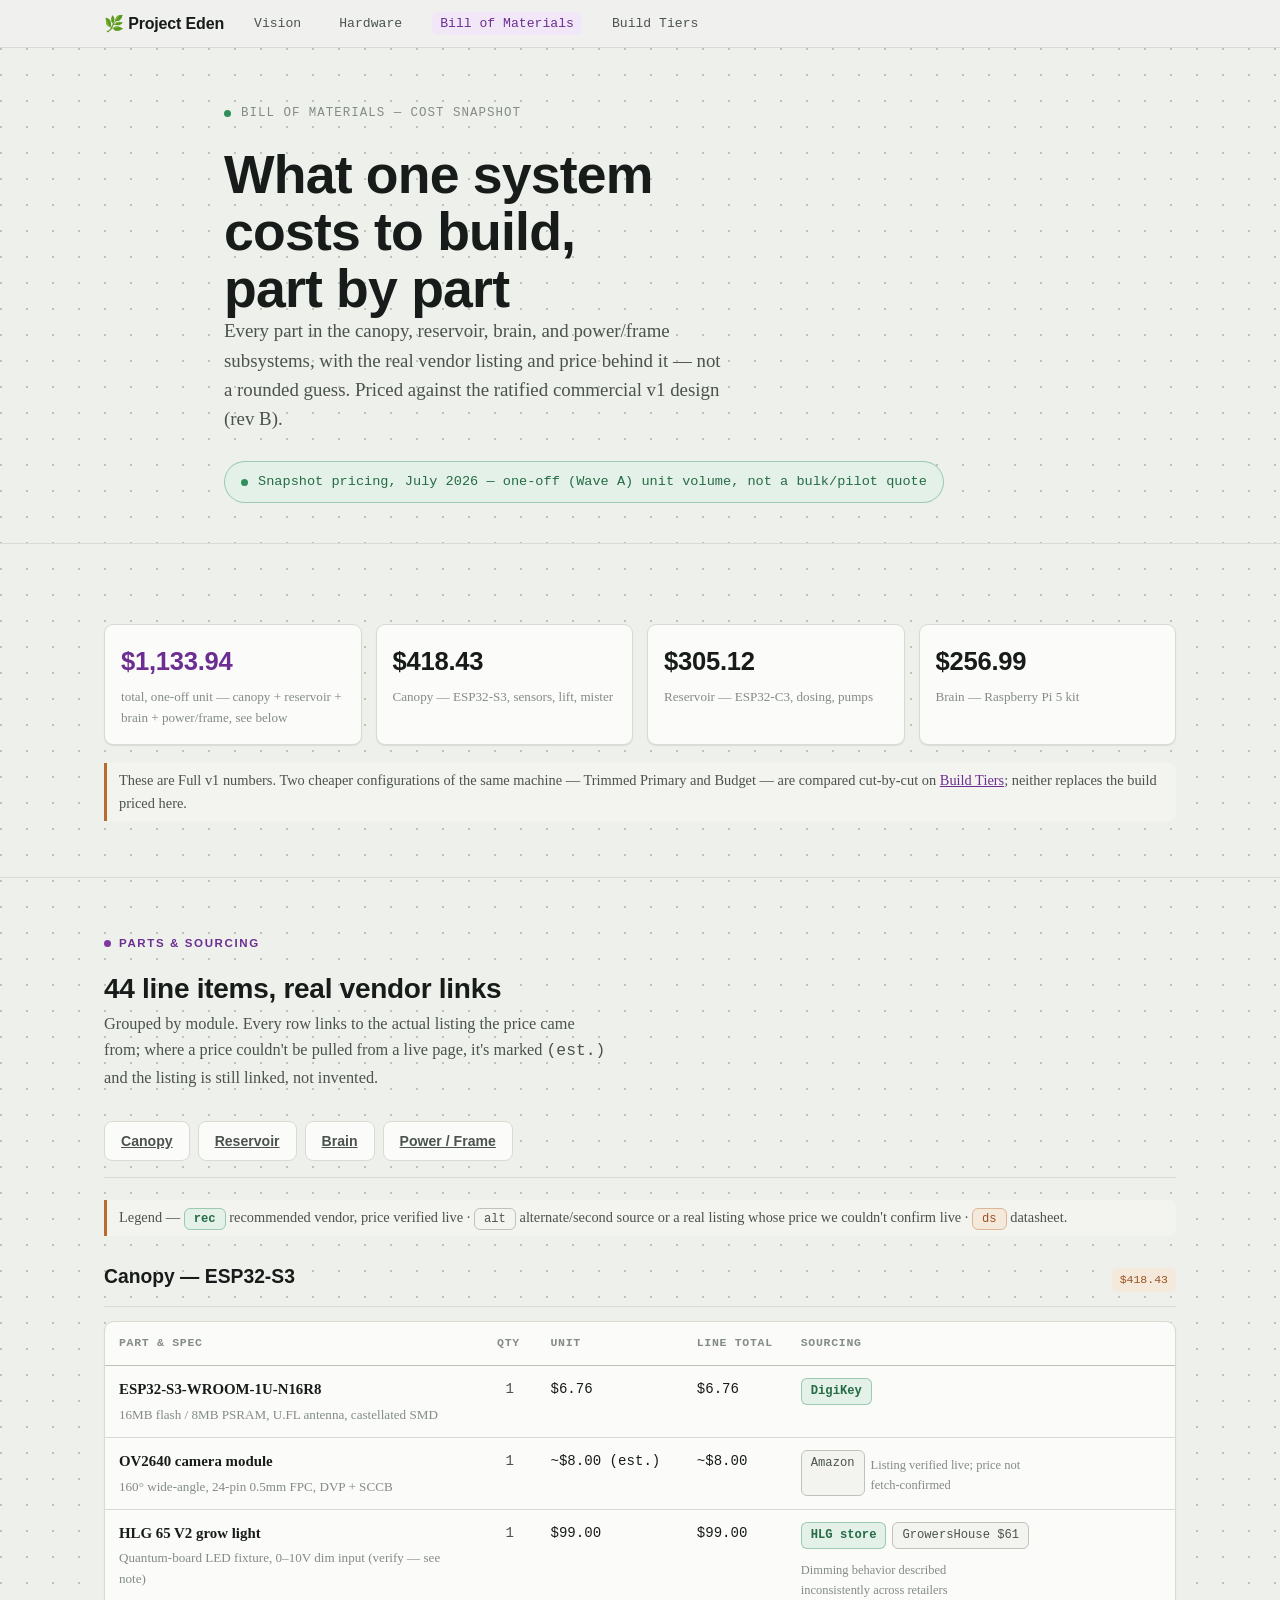
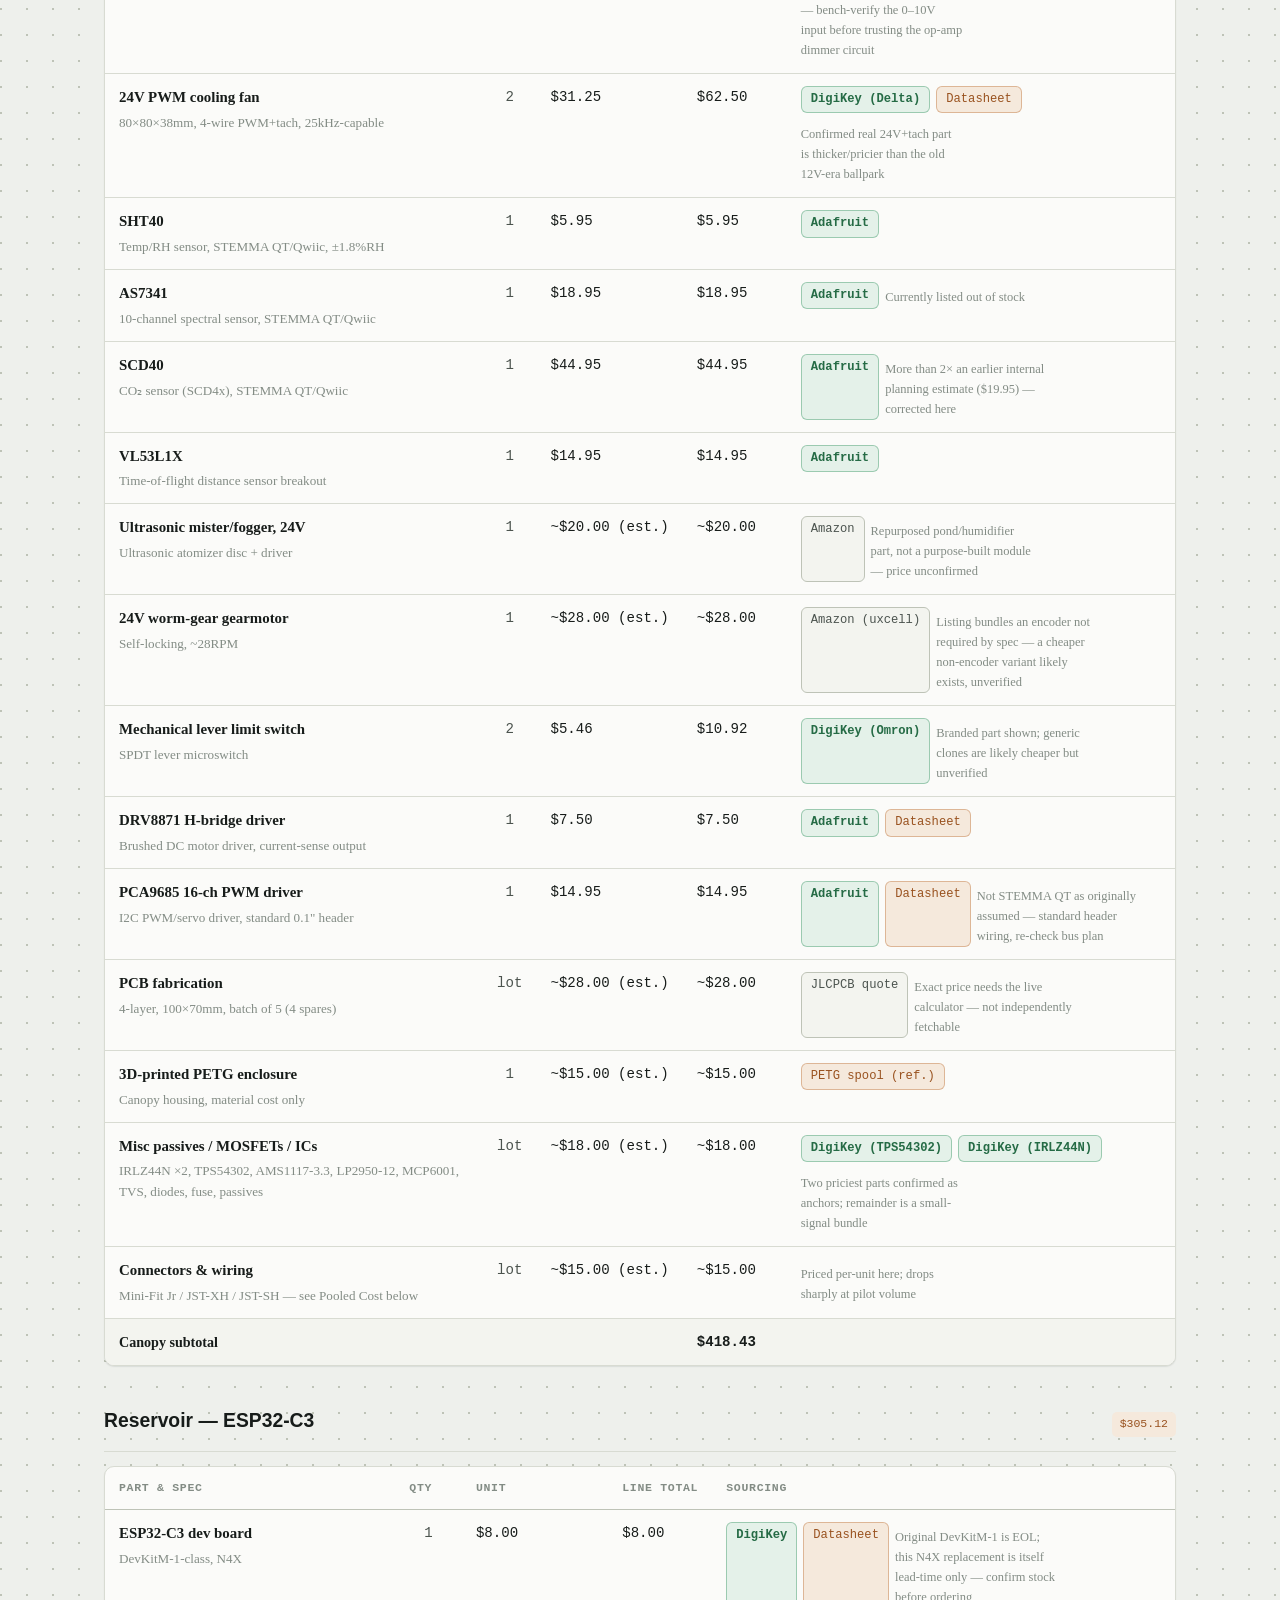
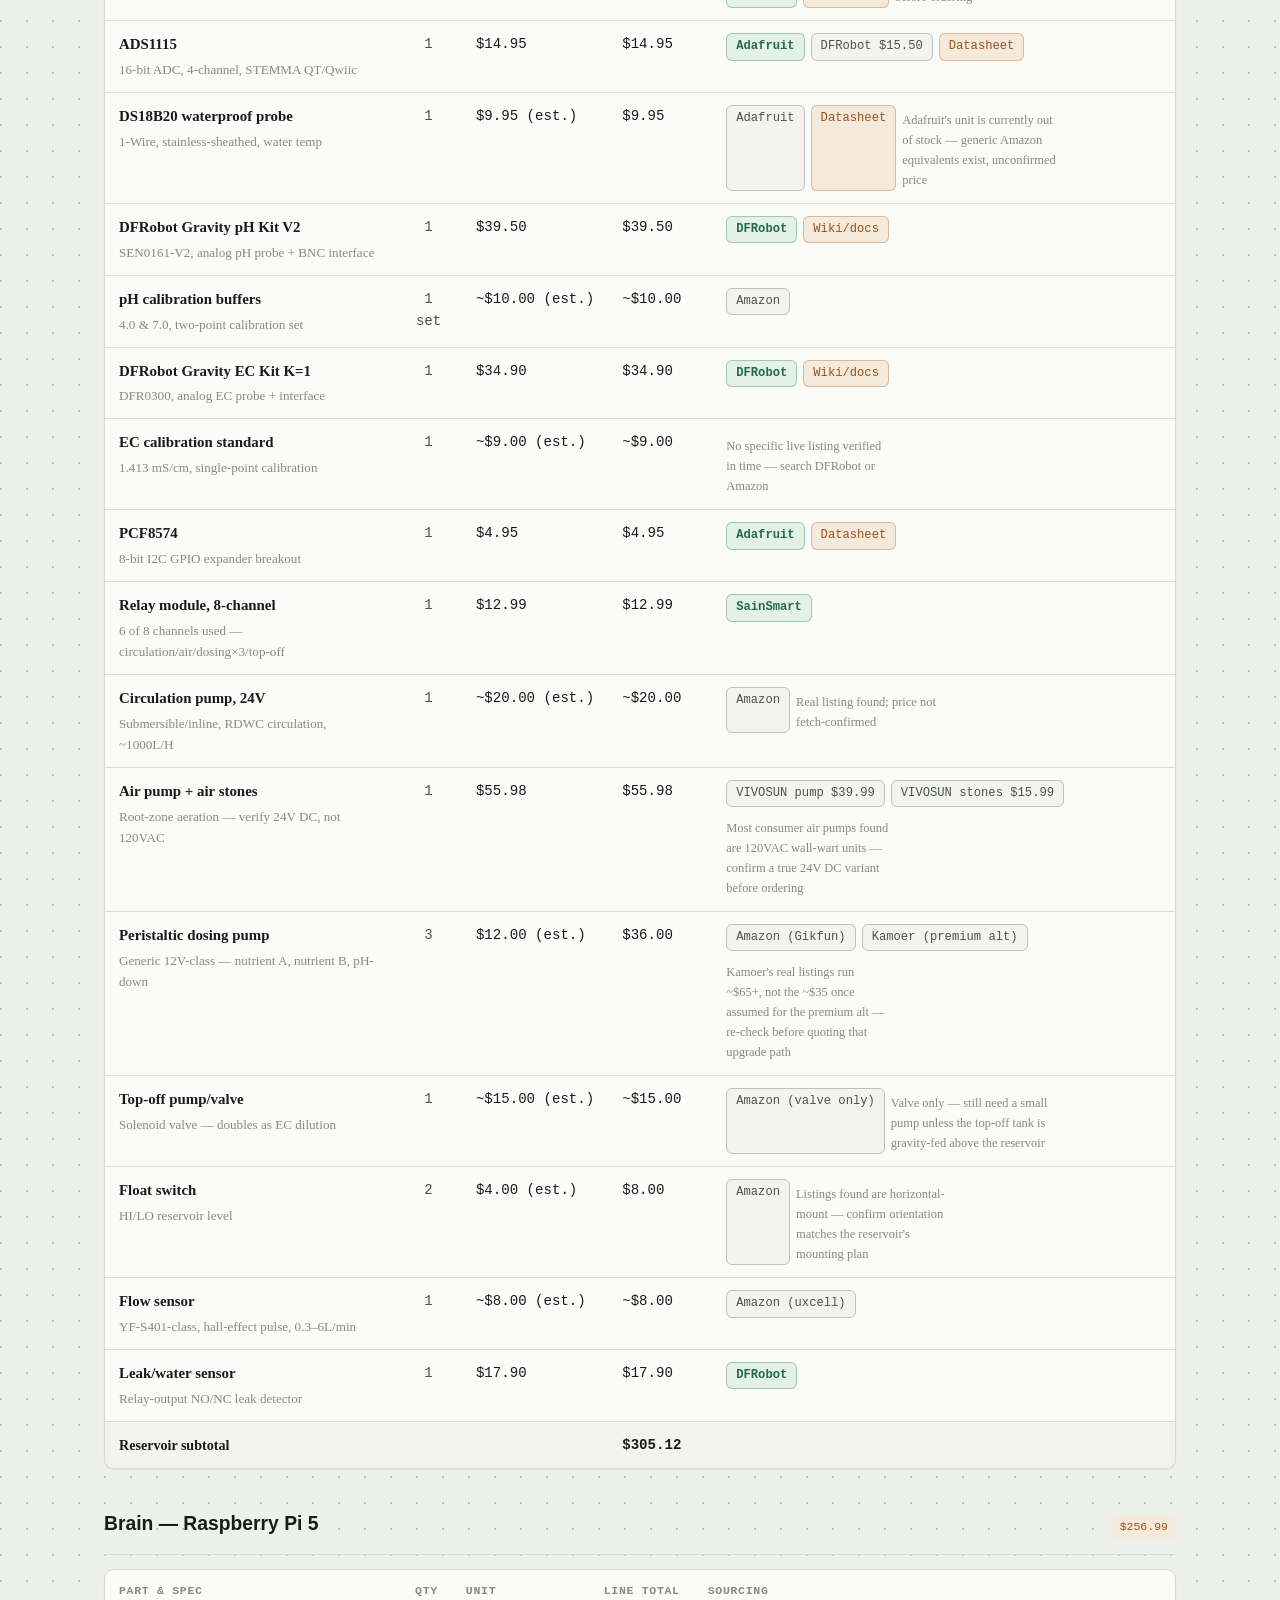
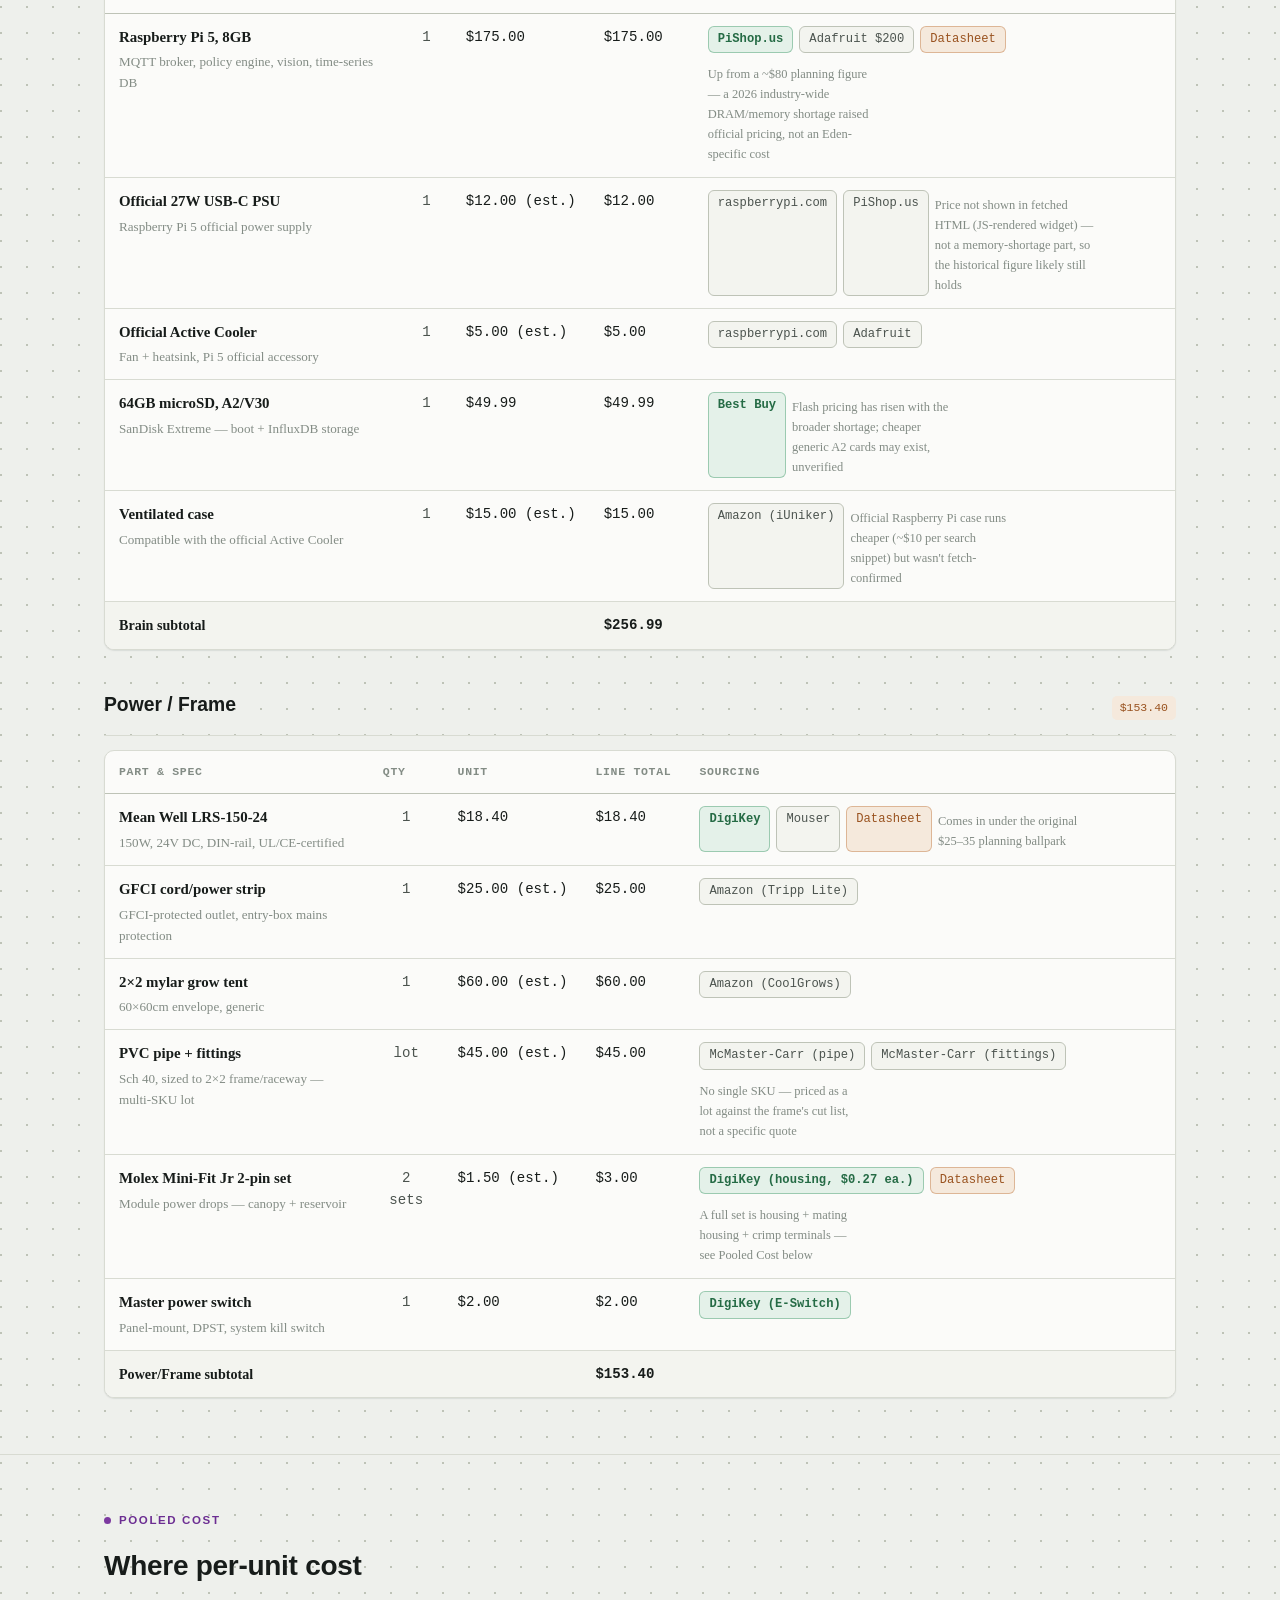
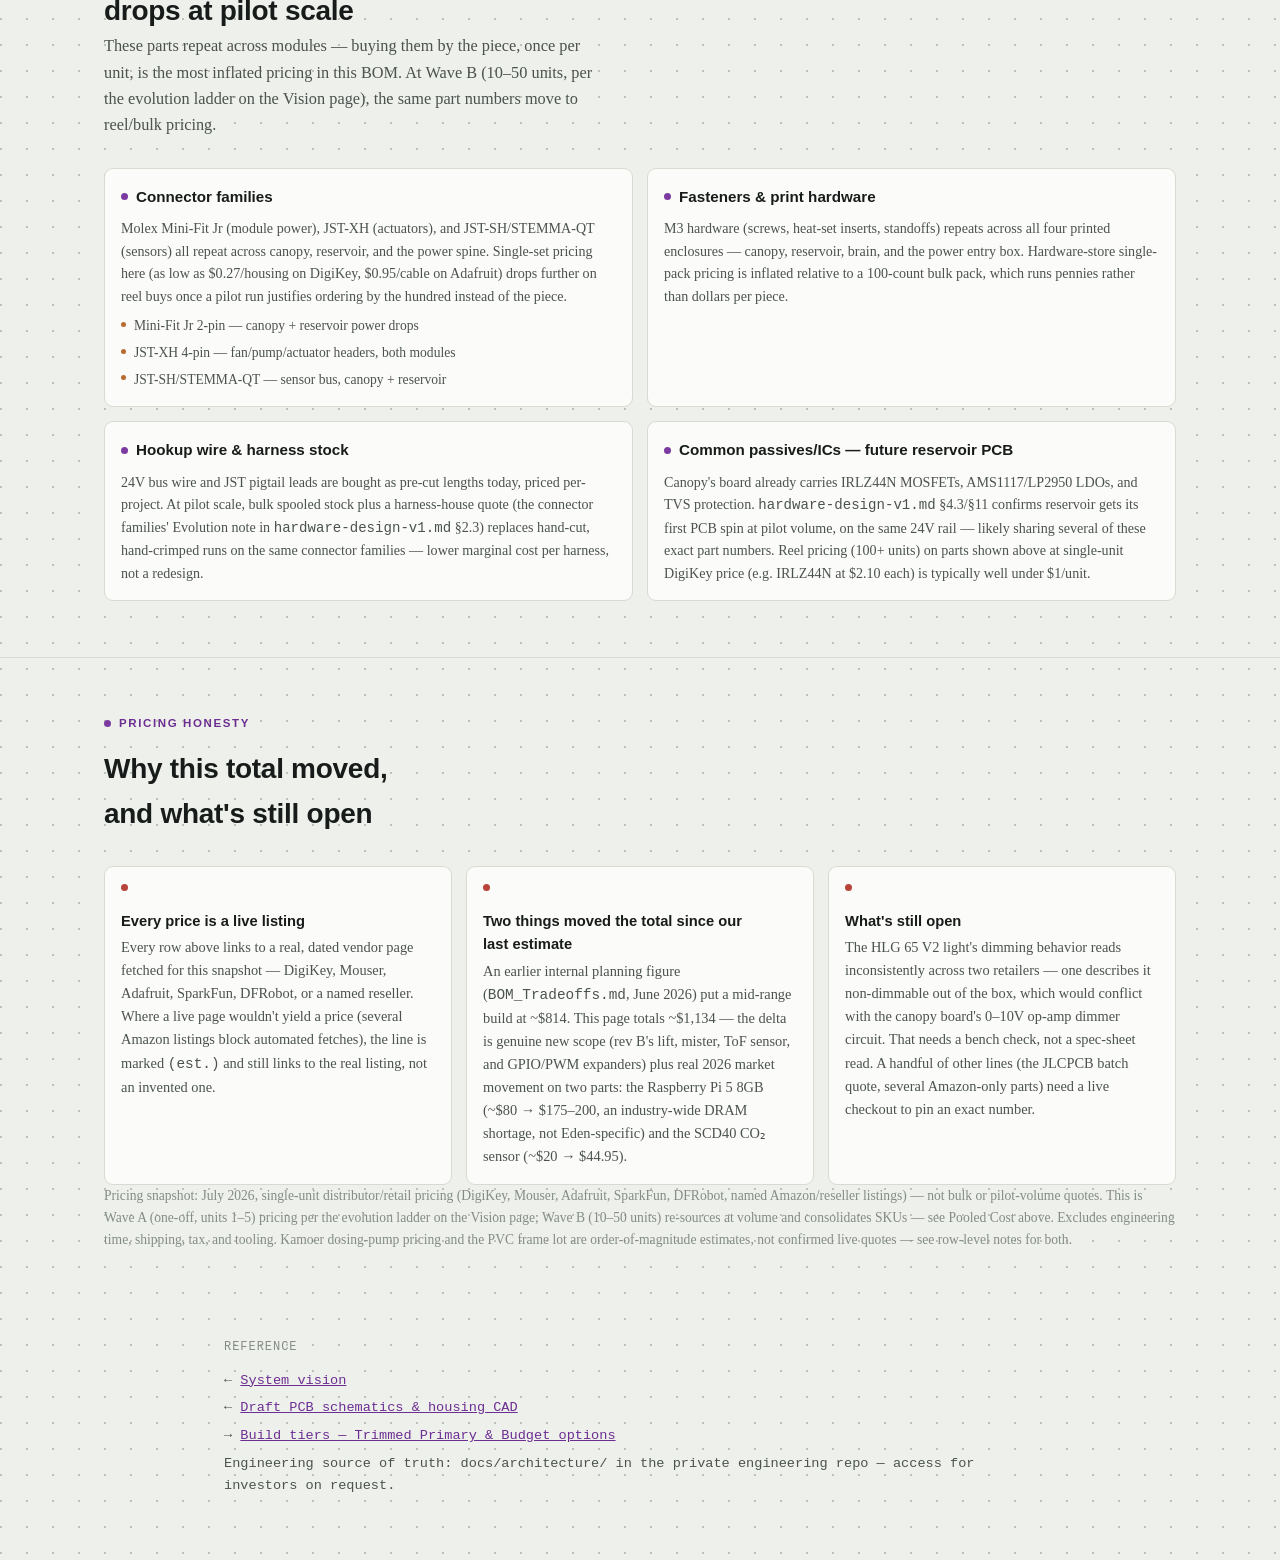
==== commit 2f813bdd: "Auto-sync from project-eden@677e5aa" ====
--- a/bom.html
+++ b/bom.html
@@ -14,6 +14,7 @@
   <a class="navlink" href="index.html">Vision</a>
   <a class="navlink" href="hardware.html">Hardware</a>
   <a class="navlink" href="bom.html" aria-current="page">Bill of Materials</a>
+  <a class="navlink" href="tiers.html">Build Tiers</a>
 </div></nav>
 
 <div class="eden-page">
@@ -35,6 +36,7 @@
         <div class="bom-stat"><b>$305.12</b><span>Reservoir — ESP32-C3, dosing, pumps</span></div>
         <div class="bom-stat"><b>$256.99</b><span>Brain — Raspberry Pi 5 kit</span></div>
       </div>
+      <p class="dl-note" style="margin-top:18px">These are Full v1 numbers. Two cheaper configurations of the same machine — Trimmed Primary and Budget — are compared cut-by-cut on <a href="tiers.html" style="color:var(--accent)">Build Tiers</a>; neither replaces the build priced here.</p>
     </div>
   </section>
 
@@ -502,6 +504,7 @@
       <div class="doc-list">
         <span class="mono">← <a href="index.html" style="color:var(--accent)">System vision</a></span>
         <span class="mono">← <a href="hardware.html" style="color:var(--accent)">Draft PCB schematics &amp; housing CAD</a></span>
+        <span class="mono">→ <a href="tiers.html" style="color:var(--accent)">Build tiers — Trimmed Primary &amp; Budget options</a></span>
         <span class="mono">Engineering source of truth: docs/architecture/ in the private engineering repo — access for investors on request.</span>
       </div>
     </div>
